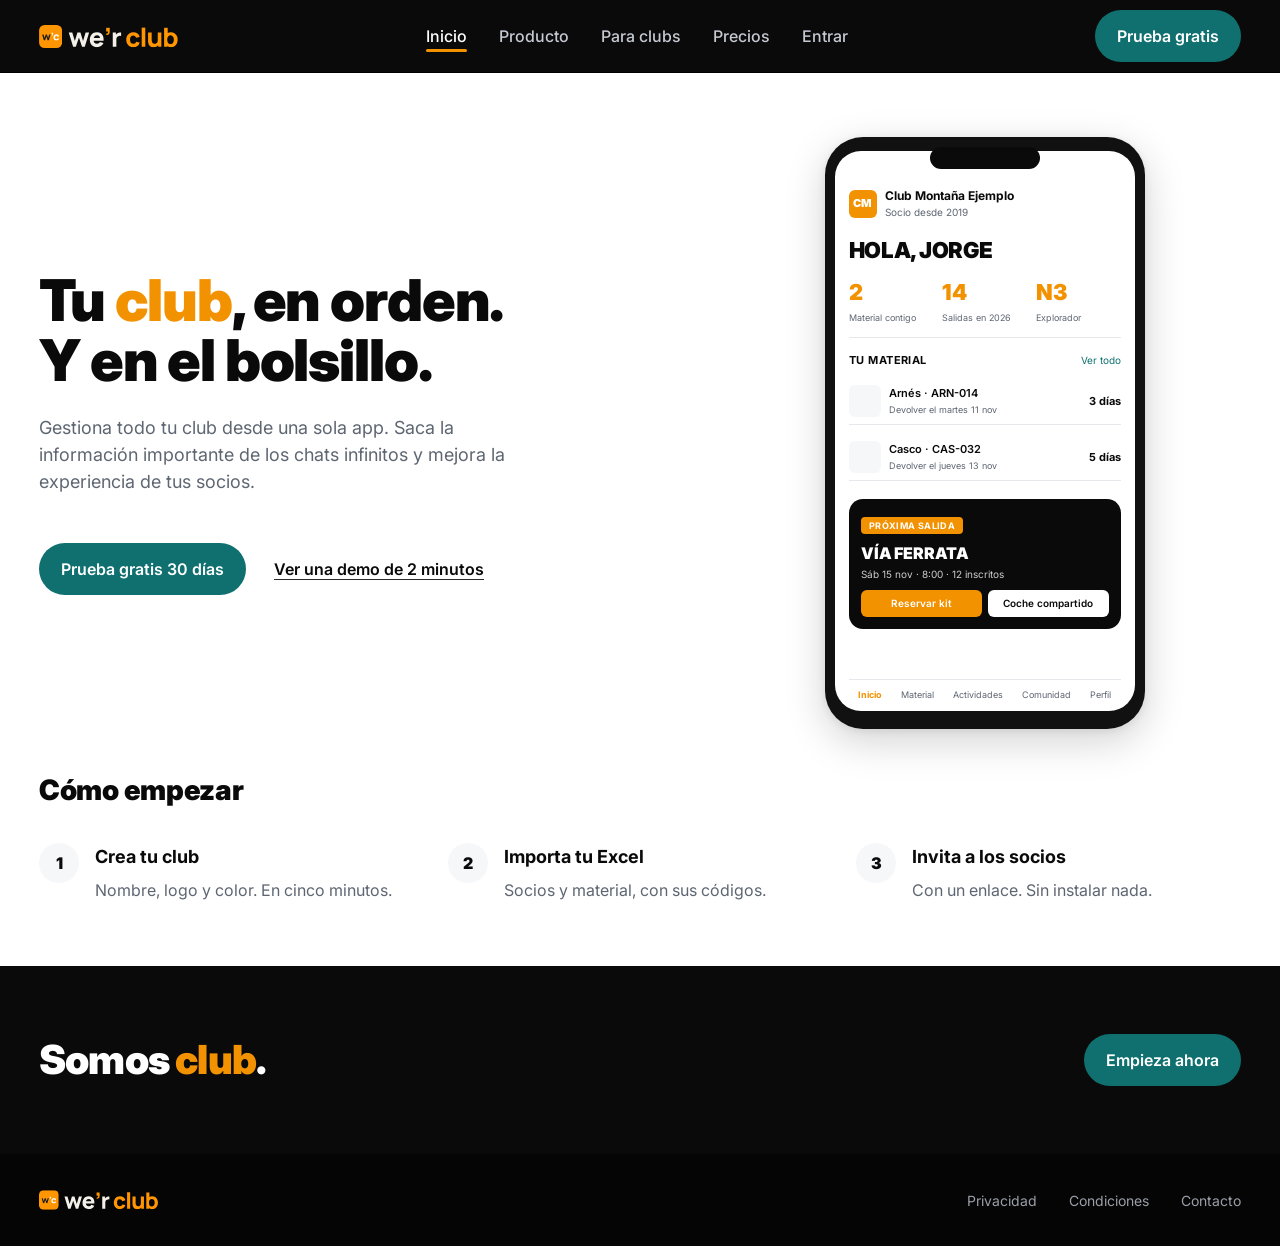
==== index.html @ 2444fe01 "Primera versión del sitio comercial werclub.com Home, Producto (6 secciones: Socios, Material, Activ" ====
<!DOCTYPE html>
<html lang="es">
<head>
  <meta charset="UTF-8">
  <meta name="viewport" content="width=device-width, initial-scale=1">
  <title>we'r club — Tu club, en orden. Y en el bolsillo.</title>
  <meta name="description" content="Material, socios, cuotas y avisos en una sola app. Sin grupos de chat infinitos ni hojas de cálculo perdidas.">
  <link rel="icon" type="image/svg+xml" href="/assets/favicon/favicon.svg">
  <link rel="icon" type="image/png" sizes="32x32" href="/assets/favicon/favicon-32.png">
  <link rel="icon" type="image/png" sizes="16x16" href="/assets/favicon/favicon-16.png">
  <link rel="shortcut icon" href="/assets/favicon/favicon.ico">
  <link rel="apple-touch-icon" href="/assets/favicon/apple-touch-icon.png">
  <link rel="manifest" href="/assets/favicon/site.webmanifest">
  <meta name="theme-color" content="#FF9500">
  <meta property="og:type" content="website">
  <meta property="og:site_name" content="we'r club">
  <meta property="og:image" content="https://werclub.com/assets/og-image.jpg">
  <meta property="og:image:width" content="1600">
  <meta property="og:image:height" content="1000">
  <meta name="twitter:card" content="summary_large_image">
  <link rel="preconnect" href="https://fonts.googleapis.com">
  <link rel="preconnect" href="https://fonts.gstatic.com" crossorigin>
  <link rel="stylesheet" href="https://fonts.googleapis.com/css2?family=Inter:wght@400;500;600;700;900&display=swap">
  <link rel="stylesheet" href="css/main.css">
</head>
<body>

<header class="site-header">
  <div class="container nav">
    <a href="/" class="nav__logo">
      <span class="nav__logo-badge">wc</span>
      <span class="nav__logo-text"><b>we'r</b> <span>club</span></span>
    </a>
    <nav>
      <ul class="nav__links">
        <li><a href="/" aria-current="page">Inicio</a></li>
        <li><a href="/producto/">Producto</a></li>
        <li><a href="/para-clubs/">Para clubs</a></li>
        <li><a href="/precios/">Precios</a></li>
        <li><a href="/entrar/">Entrar</a></li>
      </ul>
    </nav>
    <div class="nav__cta">
      <a href="/alta" class="btn btn--primary">Prueba gratis</a>
      <button class="nav__toggle" aria-label="Abrir menú">
        <svg viewBox="0 0 24 24" fill="none" stroke="currentColor" stroke-width="2.4" stroke-linecap="round"><path d="M4 7h16M4 12h16M4 17h16"/></svg>
      </button>
    </div>
  </div>
</header>

<main>

<section class="hero">
  <div class="container hero__grid">
    <div>
      <h1 class="hero__title">Tu <em>club</em>, en orden.<br>Y en el bolsillo.</h1>
      <p class="hero__lead">Gestiona todo tu club desde una sola app. Saca la información importante de los chats infinitos y mejora la experiencia de tus socios.</p>
      <div class="hero__ctas">
        <a href="/alta" class="btn btn--primary">Prueba gratis 30 días</a>
        <a href="/demo" class="btn btn--link">Ver una demo de 2 minutos</a>
      </div>
    </div>

    <div class="phone" aria-hidden="true">
      <div class="phone__screen">
        <div class="phone__club">
          <span class="phone__club-badge">CM</span>
          <div>
            <div class="phone__club-name">Club Montaña Ejemplo</div>
            <div class="phone__club-meta">Socio desde 2019</div>
          </div>
        </div>
        <h3 class="phone__hello">HOLA, JORGE</h3>
        <div class="phone__stats">
          <div class="phone__stat"><b>2</b><span>Material contigo</span></div>
          <div class="phone__stat"><b>14</b><span>Salidas en 2026</span></div>
          <div class="phone__stat"><b>N3</b><span>Explorador</span></div>
        </div>
        <div class="phone__section-head"><b>TU MATERIAL</b><a href="#">Ver todo</a></div>
        <div class="phone__item">
          <span class="phone__item-thumb"></span>
          <div class="phone__item-body"><b>Arnés · ARN-014</b><span>Devolver el martes 11 nov</span></div>
          <span class="phone__item-days">3 días</span>
        </div>
        <div class="phone__item">
          <span class="phone__item-thumb"></span>
          <div class="phone__item-body"><b>Casco · CAS-032</b><span>Devolver el jueves 13 nov</span></div>
          <span class="phone__item-days">5 días</span>
        </div>
        <div class="phone__event">
          <span class="phone__event-tag">PRÓXIMA SALIDA</span>
          <div class="phone__event-title">VÍA FERRATA</div>
          <div class="phone__event-meta">Sáb 15 nov · 8:00 · 12 inscritos</div>
          <div class="phone__event-ctas">
            <button>Reservar kit</button>
            <button>Coche compartido</button>
          </div>
        </div>
        <div class="phone__tabs">
          <span class="active">Inicio</span>
          <span>Material</span>
          <span>Actividades</span>
          <span>Comunidad</span>
          <span>Perfil</span>
        </div>
      </div>
    </div>
  </div>
</section>

<section class="steps">
  <div class="container">
    <h2 class="steps__title">Cómo empezar</h2>
    <div class="steps__grid">
      <div class="step">
        <span class="step__num">1</span>
        <div>
          <h3 class="step__title">Crea tu club</h3>
          <p class="step__body">Nombre, logo y color. En cinco minutos.</p>
        </div>
      </div>
      <div class="step">
        <span class="step__num">2</span>
        <div>
          <h3 class="step__title">Importa tu Excel</h3>
          <p class="step__body">Socios y material, con sus códigos.</p>
        </div>
      </div>
      <div class="step">
        <span class="step__num">3</span>
        <div>
          <h3 class="step__title">Invita a los socios</h3>
          <p class="step__body">Con un enlace. Sin instalar nada.</p>
        </div>
      </div>
    </div>
  </div>
</section>

</main>

<section class="footer-cta">
  <div class="container footer-cta__row">
    <h2 class="footer-cta__title">Somos <em>club</em>.</h2>
    <a href="/alta" class="btn btn--primary">Empieza ahora</a>
  </div>
</section>

<footer class="site-footer">
  <div class="container site-footer__row">
    <a href="/" class="nav__logo site-footer__logo">
      <span class="nav__logo-badge">wc</span>
      <span><b>we'r</b> club</span>
    </a>
    <ul class="site-footer__links">
      <li><a href="/legal/privacidad/">Privacidad</a></li>
      <li><a href="/legal/condiciones/">Condiciones</a></li>
      <li><a href="/legal/contacto/">Contacto</a></li>
    </ul>
  </div>
</footer>

<script src="js/nav.js" defer></script>
</body>
</html>
---- css/main.css ----
@import url("tokens.css");

*, *::before, *::after { box-sizing: border-box; }
html { scroll-behavior: smooth; }
body {
  margin: 0;
  font-family: var(--ff-body);
  font-size: var(--fs-body);
  line-height: 1.5;
  color: var(--c-ink);
  background: var(--c-surface);
  -webkit-font-smoothing: antialiased;
  text-rendering: optimizeLegibility;
}
img, svg { display: block; max-width: 100%; }
a { color: var(--c-ink); text-decoration: none; }
a:hover { text-decoration: underline; text-underline-offset: 3px; }
button { font: inherit; cursor: pointer; border: none; background: none; color: inherit; }

.container {
  width: 100%;
  max-width: var(--container);
  margin: 0 auto;
  padding: 0 var(--s-5);
}

/* ---------- Header ---------- */
.site-header {
  position: sticky;
  top: 0;
  z-index: 50;
  background: var(--c-ink);
  color: #fff;
  border-bottom: 1px solid #000;
}
.nav {
  height: var(--nav-h);
  display: flex;
  align-items: center;
  justify-content: space-between;
  gap: var(--s-5);
}
.nav__logo {
  display: inline-block;
  width: 140px;
  height: 32px;
  background: url("/assets/logo/werclub-logo-horizontal-negativo.svg") no-repeat center left / contain;
  text-indent: -9999px;
  overflow: hidden;
  white-space: nowrap;
  color: var(--c-ink);
}
.nav__logo:hover { text-decoration: none; }
.nav__logo span, .nav__logo b { display: none; }

.site-footer__logo {
  background-image: url("/assets/logo/werclub-logo-horizontal-negativo.svg");
}

.nav__links {
  display: flex;
  align-items: center;
  gap: var(--s-6);
  list-style: none;
  margin: 0;
  padding: 0;
}
.nav__links a {
  color: #C5C9D2;
  font-weight: var(--fw-medium);
  position: relative;
  padding: 10px 0;
  transition: color 150ms ease;
}
.nav__links a:hover {
  color: #fff;
  text-decoration: none;
}
.nav__links a[aria-current="page"] {
  color: #fff;
}
.nav__links a[aria-current="page"]::after {
  content: "";
  position: absolute;
  left: 0;
  right: 0;
  bottom: 4px;
  height: 3px;
  background: var(--c-orange);
  border-radius: 2px;
}

.nav__cta { display: flex; align-items: center; gap: var(--s-4); }

.nav__toggle {
  display: none;
  width: 40px;
  height: 40px;
  align-items: center;
  justify-content: center;
  color: #fff;
}
.nav__toggle svg { width: 22px; height: 22px; }

/* ---------- Buttons ---------- */
.btn {
  display: inline-flex;
  align-items: center;
  justify-content: center;
  gap: var(--s-2);
  padding: 14px 22px;
  border-radius: var(--r-pill);
  font-weight: var(--fw-semi);
  font-size: 1rem;
  transition: background 150ms ease;
  white-space: nowrap;
}
.btn:hover { text-decoration: none; }
.btn--primary {
  background: var(--c-action);
  color: #fff;
}
.btn--primary:hover { background: var(--c-action-hover); }
.btn--link {
  color: var(--c-ink);
  font-weight: var(--fw-semi);
  text-decoration: underline;
  text-decoration-color: var(--c-ink-soft);
  text-underline-offset: 4px;
  padding: 14px 4px;
}
.btn--link:hover { text-decoration-color: var(--c-ink); }

/* ---------- Hero ---------- */
.hero {
  padding: var(--s-8) 0 var(--s-5);
}
.hero__grid {
  display: grid;
  grid-template-columns: 1.1fr 0.9fr;
  gap: var(--s-8);
  align-items: center;
}
.chip {
  display: inline-flex;
  align-items: center;
  padding: 6px 14px;
  border-radius: var(--r-pill);
  background: var(--c-chip-bg);
  color: var(--c-chip-ink);
  font-size: var(--fs-small);
  font-weight: var(--fw-semi);
  margin-bottom: var(--s-5);
}
.hero__title {
  font-family: var(--ff-display);
  font-size: var(--fs-display);
  font-weight: var(--fw-black);
  line-height: 1.04;
  letter-spacing: -0.02em;
  margin: 0 0 var(--s-5);
  color: var(--c-ink);
}
.hero__title em {
  color: var(--c-orange);
  font-style: normal;
}
.hero__lead {
  font-size: 1.125rem;
  color: var(--c-mute);
  max-width: 44ch;
  margin: 0 0 var(--s-7);
}
.hero__ctas {
  display: flex;
  align-items: center;
  gap: var(--s-5);
  flex-wrap: wrap;
}

/* ---------- Phone mockup ---------- */
.phone {
  justify-self: center;
  width: 320px;
  background: #111;
  border-radius: 38px;
  padding: 14px 10px 18px;
  box-shadow: var(--shadow-mockup);
  position: relative;
}
.phone::before {
  content: "";
  position: absolute;
  top: 10px;
  left: 50%;
  transform: translateX(-50%);
  width: 110px;
  height: 22px;
  background: #0a0a0a;
  border-radius: 14px;
  z-index: 2;
}
.phone__screen {
  background: #fff;
  border-radius: 26px;
  overflow: hidden;
  padding: 36px 14px 10px;
  display: flex;
  flex-direction: column;
  gap: 10px;
  min-height: 560px;
}
.phone__club {
  display: flex;
  align-items: center;
  gap: 8px;
  font-size: 11px;
}
.phone__club-badge {
  width: 28px;
  height: 28px;
  border-radius: 6px;
  background: var(--c-orange);
  color: #fff;
  font-weight: var(--fw-black);
  font-size: 11px;
  display: inline-flex;
  align-items: center;
  justify-content: center;
}
.phone__club-name { font-weight: var(--fw-bold); font-size: 12px; }
.phone__club-meta { color: var(--c-mute); font-size: 10px; }

.phone__hello {
  font-weight: var(--fw-black);
  font-size: 22px;
  letter-spacing: -0.02em;
  margin: 4px 0 0;
}
.phone__stats {
  display: grid;
  grid-template-columns: repeat(3, 1fr);
  gap: 8px;
  padding: 4px 0 10px;
  border-bottom: 1px solid var(--c-line);
}
.phone__stat b {
  display: block;
  font-size: 22px;
  font-weight: var(--fw-black);
  color: var(--c-orange);
  line-height: 1;
}
.phone__stat span { font-size: 9px; color: var(--c-mute); }

.phone__section-head {
  display: flex;
  align-items: center;
  justify-content: space-between;
  font-size: 10px;
  margin-top: 4px;
}
.phone__section-head b { font-size: 11px; letter-spacing: 0.04em; }
.phone__section-head a { color: var(--c-action); font-size: 10px; }

.phone__item {
  display: flex;
  align-items: center;
  gap: 8px;
  padding: 6px 0;
  border-bottom: 1px solid var(--c-line);
}
.phone__item-thumb {
  width: 32px;
  height: 32px;
  border-radius: 6px;
  background: var(--c-surface-2);
}
.phone__item-body { flex: 1; font-size: 11px; }
.phone__item-body b { display: block; font-weight: var(--fw-semi); }
.phone__item-body span { color: var(--c-mute); font-size: 9px; }
.phone__item-days { font-weight: var(--fw-bold); font-size: 11px; }

.phone__event {
  background: #0a0a0a;
  color: #fff;
  border-radius: 14px;
  padding: 12px;
  margin-top: 8px;
}
.phone__event-tag {
  display: inline-block;
  background: var(--c-orange);
  color: #fff;
  font-size: 9px;
  font-weight: var(--fw-bold);
  padding: 2px 8px;
  border-radius: 4px;
  letter-spacing: 0.04em;
}
.phone__event-title {
  font-weight: var(--fw-black);
  font-size: 16px;
  margin: 6px 0 2px;
  letter-spacing: -0.01em;
}
.phone__event-meta { font-size: 10px; opacity: 0.8; }
.phone__event-ctas { display: flex; gap: 6px; margin-top: 8px; }
.phone__event-ctas button {
  flex: 1;
  padding: 6px;
  border-radius: 6px;
  font-size: 10px;
  font-weight: var(--fw-semi);
  background: var(--c-orange);
  color: #fff;
}
.phone__event-ctas button + button { background: #fff; color: #0a0a0a; }

.phone__tabs {
  display: flex;
  justify-content: space-around;
  padding-top: 8px;
  margin-top: auto;
  border-top: 1px solid var(--c-line);
  font-size: 9px;
  color: var(--c-mute);
}
.phone__tabs span.active { color: var(--c-orange); font-weight: var(--fw-bold); }

/* ---------- Stats band ---------- */
.stats-band {
  background: var(--c-teal);
  color: #fff;
  padding: var(--s-7) 0;
}
.stats-band__grid {
  display: grid;
  grid-template-columns: repeat(3, 1fr);
  gap: var(--s-6);
}
.stats-band__n {
  font-size: clamp(2.25rem, 4.5vw, 3.75rem);
  font-weight: var(--fw-black);
  line-height: 1;
  letter-spacing: -0.02em;
}
.stats-band__label {
  margin-top: var(--s-3);
  font-size: 1rem;
  opacity: 0.9;
  max-width: 28ch;
}

/* ---------- Feature cards ---------- */
.features {
  padding: var(--s-9) 0 var(--s-7);
}
.features__grid {
  display: grid;
  grid-template-columns: repeat(3, 1fr);
  gap: var(--s-5);
}
.feature {
  background: var(--c-surface-2);
  border-radius: var(--r-xl);
  padding: var(--s-6);
}
.feature__icon {
  width: 56px;
  height: 56px;
  border-radius: 14px;
  display: inline-flex;
  align-items: center;
  justify-content: center;
  margin-bottom: var(--s-5);
  color: #fff;
}
.feature__icon svg { width: 28px; height: 28px; }
.feature--material .feature__icon { background: var(--c-orange); }
.feature--cuotas .feature__icon { background: var(--c-teal); }
.feature--comunidad .feature__icon { background: var(--c-ink); }
.feature__title {
  font-size: 1.5rem;
  font-weight: var(--fw-bold);
  margin: 0 0 var(--s-3);
  letter-spacing: -0.01em;
}
.feature__body {
  color: var(--c-mute);
  margin: 0 0 var(--s-4);
}
.feature__link {
  color: var(--c-ink);
  font-weight: var(--fw-semi);
  text-decoration: underline;
  text-decoration-color: var(--c-mute);
  text-underline-offset: 3px;
}
.feature__link:hover { text-decoration-color: var(--c-ink); }

/* ---------- Steps ---------- */
.steps {
  padding: var(--s-4) 0 var(--s-8);
}
.steps__title {
  font-size: var(--fs-h2);
  font-weight: var(--fw-black);
  letter-spacing: -0.01em;
  margin: 0 0 var(--s-6);
}
.steps__grid {
  display: grid;
  grid-template-columns: repeat(3, 1fr);
  gap: var(--s-5);
}
.step { display: flex; gap: var(--s-4); }
.step__num {
  flex-shrink: 0;
  width: 40px;
  height: 40px;
  border-radius: var(--r-pill);
  background: var(--c-surface-2);
  color: var(--c-ink);
  font-weight: var(--fw-black);
  display: inline-flex;
  align-items: center;
  justify-content: center;
}
.step__title {
  font-weight: var(--fw-bold);
  font-size: 1.125rem;
  margin: 0 0 var(--s-2);
}
.step__body { color: var(--c-mute); margin: 0; }

/* ---------- Footer CTA ---------- */
.footer-cta {
  background: var(--c-ink);
  color: #fff;
  padding: var(--s-8) 0;
}
.footer-cta__row {
  display: flex;
  align-items: center;
  justify-content: space-between;
  gap: var(--s-5);
}
.footer-cta__title {
  font-size: clamp(1.75rem, 3.5vw, 2.5rem);
  font-weight: var(--fw-black);
  letter-spacing: -0.02em;
  margin: 0;
}
.footer-cta__title em { color: var(--c-orange); font-style: normal; }

/* ---------- Footer legal ---------- */
.site-footer {
  background: #050505;
  color: #9A9FA7;
  padding: var(--s-6) 0;
  font-size: var(--fs-small);
}
.site-footer__row {
  display: flex;
  align-items: center;
  justify-content: space-between;
  gap: var(--s-5);
  flex-wrap: wrap;
}
.site-footer__links {
  display: flex;
  gap: var(--s-6);
  list-style: none;
  margin: 0;
  padding: 0;
}
.site-footer__links a { color: #9A9FA7; }
.site-footer__logo { color: #fff; width: 120px; height: 28px; }

/* ---------- Product page ---------- */
.product-hero {
  padding: var(--s-8) 0 var(--s-6);
  text-align: center;
}
.product-hero .chip { margin-bottom: var(--s-4); }
.product-hero__title {
  font-family: var(--ff-display);
  font-size: var(--fs-display);
  font-weight: var(--fw-black);
  line-height: 1.04;
  letter-spacing: -0.02em;
  margin: 0 0 var(--s-5);
}
.product-hero__title em { color: var(--c-orange); font-style: normal; }
.product-hero__lead {
  font-size: 1.125rem;
  color: var(--c-mute);
  max-width: 60ch;
  margin: 0 auto;
}

/* Product subnav */
.product-subnav {
  position: sticky;
  top: var(--nav-h);
  z-index: 40;
  background: var(--c-surface);
  border-bottom: 1px solid var(--c-line);
}
.product-subnav__inner {
  display: flex;
  justify-content: center;
  padding: var(--s-4) 0;
}
.product-subnav__list {
  display: flex;
  justify-content: center;
  gap: var(--s-7);
  list-style: none;
  margin: 0;
  padding: 0;
  flex-wrap: wrap;
}
.product-subnav__list a {
  color: var(--c-mute);
  font-weight: var(--fw-medium);
  font-size: var(--fs-small);
  letter-spacing: 0.02em;
  padding: 4px 2px;
  border-bottom: 2px solid transparent;
  transition: color 150ms, border-color 150ms;
}
.product-subnav__list a:hover {
  color: var(--c-ink);
  text-decoration: none;
}

/* Feature long-form sections */
.feat {
  padding: var(--s-9) 0;
  scroll-margin-top: calc(var(--nav-h) + 60px);
}
.feat--alt { background: var(--c-surface-2); }
.feat__grid {
  display: grid;
  grid-template-columns: 1fr 1fr;
  gap: var(--s-8);
  align-items: center;
}
.feat__visual { justify-self: center; display: flex; }
.feat--reverse .feat__text { order: 2; }

.feat__eyebrow {
  display: inline-block;
  font-size: var(--fs-small);
  font-weight: var(--fw-bold);
  letter-spacing: 0.08em;
  text-transform: uppercase;
  margin-bottom: var(--s-4);
}
.feat--orange .feat__eyebrow { color: var(--c-orange); }
.feat--teal   .feat__eyebrow { color: var(--c-teal); }
.feat--ink    .feat__eyebrow { color: var(--c-ink); }
.feat--cobalt .feat__eyebrow { color: var(--c-action); }

.feat__title {
  font-size: var(--fs-h1);
  font-weight: var(--fw-black);
  letter-spacing: -0.02em;
  margin: 0 0 var(--s-4);
}
.feat__lead {
  font-size: 1.125rem;
  color: var(--c-mute);
  margin: 0 0 var(--s-5);
}
.feat__list {
  list-style: none;
  margin: 0;
  padding: 0;
  display: flex;
  flex-direction: column;
  gap: var(--s-3);
}
.feat__list li {
  display: flex;
  gap: var(--s-3);
  align-items: start;
  font-size: 1rem;
  line-height: 1.5;
}
.feat__list li::before {
  content: "";
  flex-shrink: 0;
  width: 20px;
  height: 20px;
  margin-top: 3px;
  border-radius: 50%;
  background-color: var(--c-ink);
  background-image: url("data:image/svg+xml;utf8,<svg xmlns='http://www.w3.org/2000/svg' viewBox='0 0 24 24' fill='none' stroke='white' stroke-width='3' stroke-linecap='round' stroke-linejoin='round'><path d='M5 12l5 5L20 7'/></svg>");
  background-size: 12px;
  background-repeat: no-repeat;
  background-position: center;
}
.feat--orange .feat__list li::before { background-color: var(--c-orange); }
.feat--teal   .feat__list li::before { background-color: var(--c-teal); }
.feat--ink    .feat__list li::before { background-color: var(--c-ink); }
.feat--cobalt .feat__list li::before { background-color: var(--c-action); }

/* Visual: app shot (replica of real app screens) */
.appshot {
  width: 360px;
  height: 600px;
  background: #F2F3F5;
  border-radius: 28px;
  box-shadow: var(--shadow-mockup);
  overflow: hidden;
  display: flex;
  flex-direction: column;
  font-family: Inter, system-ui, sans-serif;
  color: #16181D;
}
.appshot__hdr {
  background: #16181D;
  color: #fff;
  padding: 18px 18px 30px;
  clip-path: polygon(0 0, 100% 0, 100% 84%, 0 100%);
  display: flex;
  flex-direction: column;
  gap: 14px;
}
.appshot__hdr-top {
  display: flex;
  align-items: center;
  justify-content: space-between;
}
.appshot__brand { display: flex; align-items: center; gap: 8px; }
.appshot__logo {
  width: 36px; height: 36px; border-radius: 10px;
  background: #FF9500; color: #16181D;
  display: inline-flex; align-items: center; justify-content: center;
  font-family: 'Barlow Condensed', sans-serif;
  font-weight: 800; font-size: 16px;
}
.appshot__name {
  font-family: 'Barlow Condensed', sans-serif;
  font-weight: 700; font-size: 14px;
  text-transform: uppercase; letter-spacing: 0.5px;
}
.appshot__bell {
  width: 32px; height: 32px; border-radius: 50%;
  background: #2A2E36;
  display: inline-flex; align-items: center; justify-content: center;
}
.appshot__h1 {
  margin: 0;
  font-family: 'Barlow Condensed', sans-serif;
  font-weight: 800; font-size: 32px; line-height: 0.95;
  text-transform: uppercase; letter-spacing: 0.5px;
}
.appshot__stats {
  display: grid; grid-template-columns: repeat(4, 1fr); gap: 6px;
}
.appshot__stat {
  display: flex; flex-direction: column; gap: 1px;
}
.appshot__stat b {
  font-family: 'Barlow Condensed', sans-serif;
  font-weight: 800; font-size: 24px; line-height: 1;
}
.appshot__stat b.accent { color: #FF9500; }
.appshot__stat span { font-size: 9px; color: #C5C9D2; }

.appshot__main {
  padding: 0 14px 14px;
  margin-top: -20px;
  display: flex;
  flex-direction: column;
  gap: 10px;
  flex: 1;
  overflow: hidden;
  position: relative;
  z-index: 1;
}
.appshot__card {
  background: #fff;
  border-radius: 18px;
  padding: 14px;
  box-shadow: 0 2px 10px rgba(22, 24, 29, 0.06);
  display: flex; flex-direction: column; gap: 10px;
}
.appshot__card-head {
  display: flex; align-items: center; justify-content: space-between;
}
.appshot__card-head h3 {
  margin: 0;
  font-family: 'Barlow Condensed', sans-serif;
  font-weight: 700; font-size: 15px;
  text-transform: uppercase; letter-spacing: 0.5px;
}
.appshot__card-head a {
  font-size: 11px; color: #16181D; font-weight: 600;
}

/* Material list items */
.appshot__piece {
  display: flex; gap: 10px; align-items: center;
}
.appshot__piece-icon {
  width: 42px; height: 42px; border-radius: 10px;
  background: #F2F3F5; flex-shrink: 0;
  display: inline-flex; align-items: center; justify-content: center;
  color: #5B6170;
}
.appshot__piece-icon svg { width: 20px; height: 20px; }
.appshot__piece-body { flex: 1; min-width: 0; }
.appshot__piece-row {
  display: flex; justify-content: space-between; align-items: baseline; gap: 6px;
}
.appshot__piece-name { font-weight: 600; font-size: 13px; }
.appshot__piece-days {
  font-family: 'Barlow Condensed', sans-serif;
  font-weight: 700; font-size: 14px;
}
.appshot__piece-bar { height: 5px; border-radius: 3px; background: #E4E6EA; overflow: hidden; margin-top: 4px; }
.appshot__piece-bar > span { display: block; height: 100%; background: #FF9500; }
.appshot__piece-due { font-size: 10px; color: #5B6170; margin-top: 3px; }

/* Cuotas — big state */
.appshot__cuota {
  text-align: center;
  padding: 8px 0 4px;
}
.appshot__cuota-state {
  display: inline-block;
  padding: 4px 12px;
  border-radius: 999px;
  background: #FFECCC;
  color: #8A4A00;
  font-family: 'Barlow Condensed', sans-serif;
  font-weight: 800;
  font-size: 12px;
  letter-spacing: 1px;
  margin-bottom: 8px;
}
.appshot__cuota-amount {
  font-family: 'Barlow Condensed', sans-serif;
  font-weight: 800;
  font-size: 44px;
  line-height: 1;
}
.appshot__cuota-due {
  font-size: 11px;
  color: #5B6170;
  margin-top: 6px;
}
.appshot__btn {
  background: #FF9500;
  color: #16181D;
  border-radius: 10px;
  padding: 11px;
  text-align: center;
  font-weight: 700;
  font-size: 13px;
  text-transform: none;
}
.appshot__history-row {
  display: flex; justify-content: space-between; align-items: center;
  font-size: 12px; padding: 4px 0;
}
.appshot__history-row b { font-family: 'Barlow Condensed', sans-serif; font-weight: 700; font-size: 14px; letter-spacing: 0.3px; }
.appshot__history-row .ok { color: #1F8A4C; font-weight: 700; font-size: 11px; }

/* Comunidad — mensajes */
.appshot__msg {
  display: flex; gap: 10px; padding: 4px 0;
}
.appshot__msg-avatar {
  width: 36px; height: 36px; border-radius: 50%;
  background: #FF9500; color: #16181D;
  display: inline-flex; align-items: center; justify-content: center;
  font-family: 'Barlow Condensed', sans-serif;
  font-weight: 800; font-size: 13px;
  flex-shrink: 0;
}
.appshot__msg-avatar--ink { background: #16181D; color: #fff; }
.appshot__msg-body { flex: 1; min-width: 0; }
.appshot__msg-head { display: flex; justify-content: space-between; align-items: baseline; }
.appshot__msg-from { font-weight: 700; font-size: 12px; }
.appshot__msg-date { font-size: 10px; color: #5B6170; }
.appshot__msg-text { font-size: 12px; color: #2A2E36; line-height: 1.35; margin-top: 2px; }
.appshot__chip {
  display: inline-block;
  background: #FF9500; color: #16181D;
  font-family: 'Barlow Condensed', sans-serif;
  font-weight: 800; font-size: 10px;
  padding: 1px 6px; border-radius: 4px;
  letter-spacing: 0.5px;
  margin-right: 6px;
  vertical-align: middle;
}

/* Actividades — detalle */
.appshot__act-meta {
  display: flex; gap: 6px; flex-wrap: wrap; margin-top: -4px;
}
.appshot__act-chip {
  display: inline-block;
  background: #F2F3F5;
  padding: 3px 8px;
  border-radius: 999px;
  font-size: 10px;
  font-weight: 600;
  color: #2A2E36;
}
.appshot__act-chip--ok { background: #D5F0E0; color: #0F6B3F; }
.appshot__act-row {
  display: flex; justify-content: space-between; align-items: start; gap: 8px;
  padding: 6px 0; border-top: 1px solid #ECEEF1; font-size: 12px;
}
.appshot__act-row:first-child { border-top: 0; padding-top: 0; }
.appshot__act-row span { color: #5B6170; flex-shrink: 0; }
.appshot__act-row b { font-weight: 600; text-align: right; }
.appshot__cars { display: flex; gap: 6px; }
.appshot__car { flex: 1; background: #F2F3F5; padding: 8px; border-radius: 8px; font-size: 10px; }
.appshot__car b { display: block; font-family: 'Barlow Condensed', sans-serif; font-weight: 700; font-size: 12px; letter-spacing: 0.3px; text-transform: uppercase; }
.appshot__car span { color: #5B6170; font-size: 10px; }

/* Visual: generic card (keep for other sections) */
.vcard {
  width: 340px;
  background: #fff;
  border-radius: var(--r-xl);
  box-shadow: var(--shadow-mockup);
  padding: var(--s-6);
  color: var(--c-ink);
}
.vcard__head {
  display: flex;
  align-items: center;
  gap: var(--s-3);
  padding-bottom: var(--s-4);
  border-bottom: 1px solid var(--c-line);
  margin-bottom: var(--s-4);
}
.vcard__badge {
  width: 44px;
  height: 44px;
  border-radius: 10px;
  display: inline-flex;
  align-items: center;
  justify-content: center;
  color: #fff;
}
.vcard__badge svg { width: 22px; height: 22px; }
.vcard__title { font-weight: var(--fw-bold); font-size: 1rem; margin: 0; line-height: 1.1; }
.vcard__sub { color: var(--c-mute); font-size: var(--fs-small); }

/* Material: QR card */
.qr-card { width: 340px; background: #fff; border-radius: var(--r-xl); box-shadow: var(--shadow-mockup); overflow: hidden; }
.qr-card__top { background: var(--c-orange); color: #fff; padding: var(--s-5); display: flex; align-items: center; gap: var(--s-4); }
.qr-card__qr {
  width: 72px; height: 72px; background: #fff; border-radius: 8px;
  background-image:
    linear-gradient(90deg, #000 20%, transparent 20%, transparent 24%, #000 24%, #000 40%, transparent 40%, transparent 48%, #000 48%, #000 60%, transparent 60%, transparent 68%, #000 68%, #000 76%, transparent 76%),
    linear-gradient(0deg, #000 20%, transparent 20%, transparent 32%, #000 32%, #000 44%, transparent 44%, transparent 60%, #000 60%, #000 72%, transparent 72%);
  background-size: 100% 100%;
  background-position: center;
  background-repeat: no-repeat;
  position: relative;
}
.qr-card__qr::before, .qr-card__qr::after {
  content: ""; position: absolute; width: 18px; height: 18px; border: 4px solid #000;
  background: #fff;
}
.qr-card__qr::before { top: 4px; left: 4px; }
.qr-card__qr::after { top: 4px; right: 4px; }
.qr-card__code { font-weight: var(--fw-black); font-size: 1.125rem; letter-spacing: 0.04em; }
.qr-card__kind { font-size: var(--fs-small); opacity: 0.9; }
.qr-card__body { padding: var(--s-5); }
.qr-card__row { display: flex; justify-content: space-between; padding: var(--s-2) 0; font-size: var(--fs-small); border-bottom: 1px dashed var(--c-line); }
.qr-card__row:last-of-type { border-bottom: 0; }
.qr-card__row b { color: var(--c-ink); }
.qr-card__row span { color: var(--c-mute); }
.qr-card__status {
  margin-top: var(--s-3);
  display: inline-block;
  padding: 4px 10px;
  border-radius: var(--r-pill);
  background: var(--c-chip-bg);
  color: var(--c-chip-ink);
  font-size: var(--fs-tiny);
  font-weight: var(--fw-bold);
}

/* Cuotas: tesorería card */
.tesor { width: 360px; background: #fff; border-radius: var(--r-xl); box-shadow: var(--shadow-mockup); padding: var(--s-5); }
.tesor__title { font-weight: var(--fw-bold); font-size: 1rem; margin: 0 0 var(--s-4); display: flex; justify-content: space-between; align-items: center; }
.tesor__title span { font-size: var(--fs-tiny); color: var(--c-mute); font-weight: var(--fw-medium); letter-spacing: 0.04em; }
.tesor__row { display: flex; align-items: center; gap: var(--s-3); padding: var(--s-3) 0; border-bottom: 1px solid var(--c-line); font-size: var(--fs-small); }
.tesor__row:last-child { border-bottom: 0; }
.tesor__avatar { width: 32px; height: 32px; border-radius: 50%; background: var(--c-surface-2); color: var(--c-ink); font-weight: var(--fw-bold); display: inline-flex; align-items: center; justify-content: center; font-size: 0.75rem; flex-shrink: 0; }
.tesor__name { flex: 1; font-weight: var(--fw-semi); }
.tesor__amount { font-weight: var(--fw-bold); }
.tesor__state { font-size: var(--fs-tiny); padding: 2px 8px; border-radius: var(--r-pill); font-weight: var(--fw-bold); }
.tesor__state--ok { background: #D5F0E0; color: #0F6B3F; }
.tesor__state--pend { background: #FDE6C7; color: #8A4A00; }
.tesor__foot { margin-top: var(--s-4); padding-top: var(--s-4); border-top: 1px solid var(--c-line); display: flex; justify-content: space-between; font-size: var(--fs-small); }
.tesor__foot b { color: var(--c-teal); font-size: 1.125rem; font-weight: var(--fw-black); }

/* Comunidad: aviso + chat */
.com-stack { display: flex; flex-direction: column; gap: var(--s-4); width: 340px; }
.com-notice { background: var(--c-ink); color: #fff; border-radius: var(--r-xl); padding: var(--s-5); box-shadow: var(--shadow-mockup); }
.com-notice__tag { display: inline-block; background: var(--c-orange); color: #fff; font-size: var(--fs-tiny); font-weight: var(--fw-bold); padding: 3px 10px; border-radius: 4px; letter-spacing: 0.04em; margin-bottom: var(--s-3); }
.com-notice__title { font-weight: var(--fw-black); font-size: 1.125rem; margin: 0 0 var(--s-2); letter-spacing: -0.01em; }
.com-notice__body { font-size: var(--fs-small); opacity: 0.85; margin: 0; }
.com-notice__foot { margin-top: var(--s-3); font-size: var(--fs-tiny); opacity: 0.6; }
.com-chat { background: #fff; border-radius: var(--r-xl); padding: var(--s-5); box-shadow: var(--shadow-mockup); }
.com-chat__head { display: flex; align-items: center; gap: var(--s-2); font-size: var(--fs-small); color: var(--c-mute); margin-bottom: var(--s-3); }
.com-chat__head b { color: var(--c-ink); font-weight: var(--fw-bold); }
.com-chat__msg { background: var(--c-surface-2); border-radius: 14px 14px 14px 4px; padding: 10px 12px; font-size: var(--fs-small); margin-bottom: var(--s-2); max-width: 85%; }
.com-chat__msg--me { background: var(--c-chip-bg); color: var(--c-chip-ink); border-radius: 14px 14px 4px 14px; margin-left: auto; max-width: 70%; }
.com-chat__name { font-weight: var(--fw-bold); font-size: var(--fs-tiny); color: var(--c-mute); margin-bottom: 2px; }

/* Actividades: salida card */
.sal { width: 340px; background: #fff; border-radius: var(--r-xl); box-shadow: var(--shadow-mockup); overflow: hidden; }
.sal__hero { background: linear-gradient(135deg, #0C5A5A 0%, #167070 100%); color: #fff; padding: var(--s-5); }
.sal__date { font-size: var(--fs-tiny); letter-spacing: 0.08em; text-transform: uppercase; opacity: 0.9; margin-bottom: var(--s-3); }
.sal__title { font-weight: var(--fw-black); font-size: 1.5rem; margin: 0 0 var(--s-2); letter-spacing: -0.01em; }
.sal__meta { font-size: var(--fs-small); opacity: 0.9; }
.sal__body { padding: var(--s-5); }
.sal__row { display: flex; justify-content: space-between; align-items: center; font-size: var(--fs-small); padding: var(--s-2) 0; }
.sal__row b { font-weight: var(--fw-bold); }
.sal__cars { display: flex; gap: var(--s-2); margin: var(--s-3) 0; }
.sal__car {
  flex: 1; padding: 8px 10px; border-radius: var(--r-md);
  background: var(--c-surface-2); font-size: var(--fs-tiny);
}
.sal__car b { display: block; font-size: var(--fs-small); color: var(--c-ink); }
.sal__car span { color: var(--c-mute); }
.sal__cta {
  width: 100%;
  padding: 10px;
  border-radius: var(--r-pill);
  background: var(--c-action);
  color: #fff;
  font-weight: var(--fw-semi);
  font-size: var(--fs-small);
  margin-top: var(--s-3);
  display: inline-flex;
  align-items: center;
  justify-content: center;
}

/* ---------- Para clubs page ---------- */
.p4c-hero {
  padding: var(--s-8) 0 var(--s-6);
  text-align: center;
}
.p4c-hero .chip { margin-bottom: var(--s-4); }
.p4c-hero__title {
  font-family: var(--ff-display);
  font-size: var(--fs-display);
  font-weight: var(--fw-black);
  line-height: 1.04;
  letter-spacing: -0.02em;
  margin: 0 0 var(--s-5);
}
.p4c-hero__title em { color: var(--c-orange); font-style: normal; }
.p4c-hero__lead {
  font-size: 1.125rem;
  color: var(--c-mute);
  max-width: 60ch;
  margin: 0 auto;
}

.p4c-section {
  padding: var(--s-9) 0;
}
.p4c-section--alt { background: var(--c-surface-2); }
.p4c-section__head {
  text-align: center;
  margin-bottom: var(--s-7);
}
.p4c-section__eyebrow {
  display: inline-block;
  font-size: var(--fs-small);
  font-weight: var(--fw-bold);
  letter-spacing: 0.08em;
  text-transform: uppercase;
  color: var(--c-teal);
  margin-bottom: var(--s-3);
}
.p4c-section__title {
  font-size: var(--fs-h1);
  font-weight: var(--fw-black);
  letter-spacing: -0.02em;
  margin: 0 0 var(--s-3);
}
.p4c-section__lead {
  color: var(--c-mute);
  font-size: 1.0625rem;
  max-width: 60ch;
  margin: 0 auto;
}

/* Grid of club types */
.club-types {
  display: grid;
  grid-template-columns: repeat(2, 1fr);
  gap: var(--s-5);
}
.club-type {
  background: var(--c-surface);
  border: 1px solid var(--c-line);
  border-radius: var(--r-xl);
  padding: var(--s-6);
  display: flex;
  flex-direction: column;
  gap: var(--s-4);
  transition: border-color 150ms, transform 150ms;
}
.club-type:hover { border-color: var(--c-ink-soft); }
.club-type__icon {
  width: 56px;
  height: 56px;
  border-radius: 14px;
  display: inline-flex;
  align-items: center;
  justify-content: center;
  color: #fff;
}
.club-type__icon svg { width: 28px; height: 28px; }
.club-type--mountain .club-type__icon { background: var(--c-teal); }
.club-type--sport    .club-type__icon { background: var(--c-orange); }
.club-type--culture  .club-type__icon { background: var(--c-ink); }
.club-type--neigh    .club-type__icon { background: var(--c-action); }
.club-type__title {
  font-size: 1.5rem;
  font-weight: var(--fw-bold);
  margin: 0;
  letter-spacing: -0.01em;
}
.club-type__lead {
  color: var(--c-mute);
  margin: 0;
}
.club-type__tags {
  display: flex;
  flex-wrap: wrap;
  gap: var(--s-2);
  margin-top: auto;
}
.club-type__tag {
  background: var(--c-surface-2);
  color: var(--c-ink-soft);
  font-size: var(--fs-small);
  font-weight: var(--fw-semi);
  padding: 5px 11px;
  border-radius: var(--r-pill);
}

/* Roles band */
.roles {
  display: grid;
  grid-template-columns: repeat(4, 1fr);
  gap: var(--s-5);
}
.role {
  display: flex;
  flex-direction: column;
  gap: var(--s-3);
}
.role__icon {
  width: 48px;
  height: 48px;
  border-radius: 12px;
  background: var(--c-surface-2);
  color: var(--c-ink);
  display: inline-flex;
  align-items: center;
  justify-content: center;
}
.role__icon svg { width: 24px; height: 24px; }
.role__title {
  font-weight: var(--fw-bold);
  font-size: 1.125rem;
  margin: 0;
  letter-spacing: -0.01em;
}
.role__body {
  color: var(--c-mute);
  font-size: var(--fs-small);
  margin: 0;
  line-height: 1.5;
}
.role__list {
  list-style: none;
  margin: 0;
  padding: 0;
  display: flex;
  flex-direction: column;
  gap: 6px;
  font-size: var(--fs-small);
  color: var(--c-ink-soft);
}
.role__list li {
  display: flex;
  gap: 6px;
  align-items: start;
}
.role__list li::before {
  content: "·";
  color: var(--c-orange);
  font-weight: var(--fw-black);
  flex-shrink: 0;
}

/* Compare — antes/después */
.compare {
  display: grid;
  grid-template-columns: 1fr auto 1fr;
  gap: var(--s-5);
  align-items: stretch;
}
.compare__col {
  padding: var(--s-6);
  border-radius: var(--r-xl);
  display: flex;
  flex-direction: column;
  gap: var(--s-4);
}
.compare__col--before {
  background: var(--c-surface);
  border: 1px solid var(--c-line);
  color: var(--c-mute);
}
.compare__col--after {
  background: var(--c-ink);
  color: #fff;
}
.compare__label {
  font-size: var(--fs-small);
  font-weight: var(--fw-bold);
  letter-spacing: 0.08em;
  text-transform: uppercase;
  opacity: 0.7;
}
.compare__title {
  font-size: 1.5rem;
  font-weight: var(--fw-black);
  letter-spacing: -0.01em;
  margin: 0;
}
.compare__col--after .compare__title em {
  color: var(--c-orange);
  font-style: normal;
}
.compare__list {
  list-style: none;
  margin: 0;
  padding: 0;
  display: flex;
  flex-direction: column;
  gap: var(--s-3);
}
.compare__list li {
  display: flex;
  gap: var(--s-3);
  align-items: start;
  font-size: 1rem;
  line-height: 1.4;
}
.compare__col--before .compare__list li::before {
  content: "";
  width: 20px; height: 20px; flex-shrink: 0; margin-top: 2px;
  border-radius: 50%; background: var(--c-line);
  background-image: url("data:image/svg+xml;utf8,<svg xmlns='http://www.w3.org/2000/svg' viewBox='0 0 24 24' fill='none' stroke='%235E6672' stroke-width='3' stroke-linecap='round'><path d='M6 6l12 12M18 6L6 18'/></svg>");
  background-size: 12px;
  background-repeat: no-repeat;
  background-position: center;
}
.compare__col--after .compare__list li::before {
  content: "";
  width: 20px; height: 20px; flex-shrink: 0; margin-top: 2px;
  border-radius: 50%; background: var(--c-orange);
  background-image: url("data:image/svg+xml;utf8,<svg xmlns='http://www.w3.org/2000/svg' viewBox='0 0 24 24' fill='none' stroke='white' stroke-width='3' stroke-linecap='round' stroke-linejoin='round'><path d='M5 12l5 5L20 7'/></svg>");
  background-size: 12px;
  background-repeat: no-repeat;
  background-position: center;
}
.compare__arrow {
  align-self: center;
  width: 48px; height: 48px;
  border-radius: 50%;
  background: var(--c-orange);
  color: #fff;
  display: inline-flex;
  align-items: center;
  justify-content: center;
}
.compare__arrow svg { width: 22px; height: 22px; }

/* ---------- Precios page ---------- */
.prc-hero {
  padding: var(--s-8) 0 var(--s-6);
  text-align: center;
}
.prc-hero .chip { margin-bottom: var(--s-4); }
.prc-hero__title {
  font-family: var(--ff-display);
  font-size: var(--fs-display);
  font-weight: var(--fw-black);
  line-height: 1.04;
  letter-spacing: -0.02em;
  margin: 0 0 var(--s-5);
}
.prc-hero__title em { color: var(--c-orange); font-style: normal; }
.prc-hero__lead {
  font-size: 1.125rem;
  color: var(--c-mute);
  max-width: 60ch;
  margin: 0 auto;
}

/* Plans */
.plans {
  padding: var(--s-5) 0 var(--s-8);
}
.plans__grid {
  display: grid;
  grid-template-columns: repeat(3, 1fr);
  gap: var(--s-5);
  align-items: stretch;
}
.plan {
  background: var(--c-surface);
  border: 1px solid var(--c-line);
  border-radius: var(--r-xl);
  padding: var(--s-6);
  display: flex;
  flex-direction: column;
  gap: var(--s-4);
  position: relative;
}
.plan--featured {
  background: var(--c-ink);
  color: #fff;
  border-color: var(--c-ink);
  transform: translateY(-8px);
  box-shadow: 0 16px 48px rgba(10, 10, 10, 0.18);
}
.plan__badge {
  position: absolute;
  top: -12px;
  left: 50%;
  transform: translateX(-50%);
  background: var(--c-orange);
  color: #fff;
  font-size: var(--fs-tiny);
  font-weight: var(--fw-bold);
  letter-spacing: 0.08em;
  text-transform: uppercase;
  padding: 5px 14px;
  border-radius: var(--r-pill);
}
.plan__name {
  font-size: 1.5rem;
  font-weight: var(--fw-black);
  letter-spacing: -0.01em;
  margin: 0;
}
.plan__who {
  color: var(--c-mute);
  font-size: var(--fs-small);
  margin: 0;
}
.plan--featured .plan__who { color: #B8BEC7; }

.plan__price {
  padding: var(--s-4) 0;
  border-top: 1px solid var(--c-line);
  border-bottom: 1px solid var(--c-line);
}
.plan--featured .plan__price {
  border-top-color: #2A2E36;
  border-bottom-color: #2A2E36;
}
.plan__price-main {
  font-family: var(--ff-display);
  font-weight: var(--fw-black);
  font-size: 2.5rem;
  line-height: 1;
  letter-spacing: -0.02em;
}
.plan__price-main .cur { color: var(--c-mute); font-size: 1.5rem; margin-right: 4px; }
.plan--featured .plan__price-main .cur { color: #8A8F9C; }
.plan__price-sub { color: var(--c-mute); font-size: var(--fs-small); margin-top: 6px; }
.plan--featured .plan__price-sub { color: #B8BEC7; }
.plan__price-note {
  display: inline-block;
  margin-top: var(--s-2);
  padding: 3px 10px;
  border-radius: var(--r-pill);
  background: var(--c-chip-bg);
  color: var(--c-chip-ink);
  font-size: var(--fs-tiny);
  font-weight: var(--fw-bold);
}

.plan__list {
  list-style: none;
  margin: 0;
  padding: 0;
  display: flex;
  flex-direction: column;
  gap: var(--s-2);
  flex: 1;
}
.plan__list li {
  display: flex;
  gap: var(--s-2);
  align-items: start;
  font-size: var(--fs-small);
  line-height: 1.5;
}
.plan__list li::before {
  content: "";
  flex-shrink: 0;
  width: 18px;
  height: 18px;
  margin-top: 2px;
  border-radius: 50%;
  background-color: var(--c-orange);
  background-image: url("data:image/svg+xml;utf8,<svg xmlns='http://www.w3.org/2000/svg' viewBox='0 0 24 24' fill='none' stroke='white' stroke-width='3' stroke-linecap='round' stroke-linejoin='round'><path d='M5 12l5 5L20 7'/></svg>");
  background-size: 10px;
  background-repeat: no-repeat;
  background-position: center;
}
.plan__cta {
  width: 100%;
  margin-top: var(--s-3);
}
.plan--featured .btn--primary {
  background: var(--c-orange);
  color: #fff;
}
.plan--featured .btn--primary:hover {
  background: var(--c-orange-hover);
}
.plan--featured .btn--outline {
  background: transparent;
  color: #fff;
  border: 1px solid #fff;
}

/* Compare table */
.cmp {
  padding: var(--s-8) 0;
  background: var(--c-surface-2);
}
.cmp__head {
  text-align: center;
  margin-bottom: var(--s-6);
}
.cmp__title {
  font-size: var(--fs-h1);
  font-weight: var(--fw-black);
  letter-spacing: -0.01em;
  margin: 0 0 var(--s-3);
}
.cmp__sub { color: var(--c-mute); margin: 0; }
.cmp__wrap { overflow-x: auto; }
.cmp__table {
  width: 100%;
  min-width: 720px;
  border-collapse: collapse;
  background: #fff;
  border-radius: var(--r-xl);
  overflow: hidden;
  box-shadow: 0 1px 2px rgba(10, 10, 10, 0.04);
}
.cmp__table thead th {
  background: var(--c-ink);
  color: #fff;
  padding: var(--s-4) var(--s-5);
  text-align: center;
  font-weight: var(--fw-bold);
  font-size: var(--fs-small);
  letter-spacing: 0.04em;
  text-transform: uppercase;
}
.cmp__table thead th:first-child { text-align: left; }
.cmp__table tbody th {
  text-align: left;
  padding: var(--s-4) var(--s-5);
  font-weight: var(--fw-semi);
  font-size: var(--fs-small);
  border-top: 1px solid var(--c-line);
}
.cmp__table td {
  text-align: center;
  padding: var(--s-4) var(--s-5);
  border-top: 1px solid var(--c-line);
  font-size: var(--fs-small);
  color: var(--c-ink-soft);
}
.cmp__table .check {
  display: inline-flex;
  width: 20px; height: 20px;
  border-radius: 50%;
  background: var(--c-orange);
  color: #fff;
  align-items: center;
  justify-content: center;
}
.cmp__table .check svg { width: 12px; height: 12px; }
.cmp__table .dash { color: var(--c-line); font-size: 1.125rem; font-weight: var(--fw-bold); }
.cmp__table .highlight { background: #FFF6EC; }

/* FAQ */
.faq {
  padding: var(--s-8) 0;
}
.faq__head { text-align: center; margin-bottom: var(--s-6); }
.faq__title {
  font-size: var(--fs-h1);
  font-weight: var(--fw-black);
  letter-spacing: -0.01em;
  margin: 0;
}
.faq__list {
  max-width: 820px;
  margin: 0 auto;
}
.faq__item {
  border-bottom: 1px solid var(--c-line);
}
.faq__item[open] summary { color: var(--c-ink); }
.faq__q {
  display: flex;
  justify-content: space-between;
  align-items: center;
  gap: var(--s-4);
  padding: var(--s-5) 0;
  cursor: pointer;
  font-weight: var(--fw-bold);
  font-size: 1.0625rem;
  letter-spacing: -0.01em;
  list-style: none;
}
.faq__q::-webkit-details-marker { display: none; }
.faq__q::after {
  content: "";
  width: 20px;
  height: 20px;
  flex-shrink: 0;
  background-image: url("data:image/svg+xml;utf8,<svg xmlns='http://www.w3.org/2000/svg' viewBox='0 0 24 24' fill='none' stroke='%230A0A0A' stroke-width='2.4' stroke-linecap='round' stroke-linejoin='round'><path d='M6 9l6 6 6-6'/></svg>");
  background-size: 18px;
  background-repeat: no-repeat;
  background-position: center;
  transition: transform 150ms ease;
}
.faq__item[open] .faq__q::after { transform: rotate(180deg); }
.faq__a {
  color: var(--c-mute);
  font-size: 1rem;
  padding: 0 0 var(--s-5);
  margin: 0;
  max-width: 68ch;
}

/* ---------- Legal pages ---------- */
.legal {
  padding: var(--s-7) 0 var(--s-9);
}
.legal__hero {
  text-align: center;
  padding-bottom: var(--s-6);
  border-bottom: 1px solid var(--c-line);
  margin-bottom: var(--s-7);
}
.legal__hero .chip { margin-bottom: var(--s-4); }
.legal__title {
  font-size: clamp(2rem, 4vw, 3rem);
  font-weight: var(--fw-black);
  letter-spacing: -0.02em;
  margin: 0 0 var(--s-3);
}
.legal__updated { color: var(--c-mute); font-size: var(--fs-small); margin: 0; }
.legal__body {
  max-width: 760px;
  margin: 0 auto;
  font-size: 1.0625rem;
  line-height: 1.7;
  color: var(--c-ink-soft);
}
.legal__body h2 {
  font-size: 1.5rem;
  font-weight: var(--fw-bold);
  letter-spacing: -0.01em;
  color: var(--c-ink);
  margin: var(--s-7) 0 var(--s-4);
  scroll-margin-top: calc(var(--nav-h) + 20px);
}
.legal__body h3 {
  font-size: 1.125rem;
  font-weight: var(--fw-bold);
  color: var(--c-ink);
  margin: var(--s-5) 0 var(--s-3);
}
.legal__body p, .legal__body ul { margin: 0 0 var(--s-4); }
.legal__body ul { padding-left: var(--s-5); }
.legal__body li { margin-bottom: var(--s-2); }
.legal__body strong, .legal__body b { color: var(--c-ink); font-weight: var(--fw-bold); }
.legal__body a { text-decoration: underline; text-underline-offset: 3px; color: var(--c-action); }
.legal__index {
  background: var(--c-surface-2);
  border-radius: var(--r-lg);
  padding: var(--s-5);
  margin-bottom: var(--s-7);
}
.legal__index-title {
  font-size: var(--fs-small);
  font-weight: var(--fw-bold);
  letter-spacing: 0.08em;
  text-transform: uppercase;
  color: var(--c-mute);
  margin: 0 0 var(--s-3);
}
.legal__index ol {
  margin: 0;
  padding-left: var(--s-5);
  color: var(--c-ink);
  columns: 2;
  column-gap: var(--s-6);
}
.legal__index li { margin-bottom: 6px; font-size: var(--fs-small); break-inside: avoid; }
.legal__index a { color: var(--c-ink); font-weight: var(--fw-medium); text-decoration: none; }
.legal__index a:hover { text-decoration: underline; color: var(--c-action); }
.legal__placeholder {
  background: #FFF6EC;
  border: 1px dashed var(--c-orange);
  color: var(--c-ink);
  padding: 2px 8px;
  border-radius: 4px;
  font-weight: var(--fw-semi);
  font-size: 0.95em;
}

/* Contact page */
.contact {
  padding: var(--s-7) 0 var(--s-9);
}
.contact__grid {
  max-width: 1000px;
  margin: 0 auto;
  display: grid;
  grid-template-columns: 1fr 1.2fr;
  gap: var(--s-7);
  align-items: start;
}
.contact__info h2 {
  font-size: 1.75rem;
  font-weight: var(--fw-black);
  margin: 0 0 var(--s-4);
  letter-spacing: -0.01em;
}
.contact__info p {
  color: var(--c-mute);
  margin: 0 0 var(--s-6);
  font-size: 1.0625rem;
}
.contact__methods {
  display: flex;
  flex-direction: column;
  gap: var(--s-4);
}
.contact__method {
  display: flex;
  gap: var(--s-3);
  align-items: start;
}
.contact__method-icon {
  width: 40px;
  height: 40px;
  border-radius: 10px;
  background: var(--c-surface-2);
  color: var(--c-ink);
  display: inline-flex;
  align-items: center;
  justify-content: center;
  flex-shrink: 0;
}
.contact__method-icon svg { width: 20px; height: 20px; }
.contact__method b { display: block; font-weight: var(--fw-bold); font-size: 1rem; margin-bottom: 2px; }
.contact__method span { color: var(--c-mute); font-size: var(--fs-small); }
.contact__method a { color: var(--c-ink); font-weight: var(--fw-semi); }

.contact__form {
  background: var(--c-surface-2);
  border-radius: var(--r-xl);
  padding: var(--s-6);
}
.contact__form-title {
  font-size: 1.25rem;
  font-weight: var(--fw-bold);
  margin: 0 0 var(--s-5);
  letter-spacing: -0.01em;
}
.field { margin-bottom: var(--s-4); }
.field label {
  display: block;
  font-weight: var(--fw-semi);
  font-size: var(--fs-small);
  margin-bottom: 6px;
}
.field input, .field textarea, .field select {
  width: 100%;
  padding: 12px 14px;
  border-radius: var(--r-md);
  border: 1px solid var(--c-line);
  font: inherit;
  background: #fff;
  color: var(--c-ink);
}
.field textarea { min-height: 120px; resize: vertical; }
.field input:focus, .field textarea:focus, .field select:focus {
  outline: 2px solid var(--c-action);
  outline-offset: -1px;
  border-color: var(--c-action);
}
.field__hint { font-size: var(--fs-tiny); color: var(--c-mute); margin-top: 4px; }
.field--check { display: flex; gap: var(--s-2); align-items: start; font-size: var(--fs-small); color: var(--c-mute); }
.field--check input { width: auto; margin-top: 4px; }

/* ---------- Entrar (login mágico) ---------- */
.login {
  padding: var(--s-9) 0;
  background: var(--c-surface-2);
  min-height: calc(100vh - var(--nav-h));
  display: flex;
  align-items: center;
}
.login__wrap {
  max-width: 980px;
  margin: 0 auto;
  display: grid;
  grid-template-columns: 1.1fr 0.9fr;
  gap: var(--s-7);
  align-items: center;
}
.login__card {
  background: var(--c-surface);
  border-radius: var(--r-xl);
  padding: var(--s-7);
  box-shadow: var(--shadow-card);
}
.login__card .chip { margin-bottom: var(--s-4); }
.login__title {
  font-family: var(--ff-display);
  font-size: clamp(1.75rem, 3.2vw, 2.5rem);
  font-weight: var(--fw-black);
  letter-spacing: -0.02em;
  line-height: 1.04;
  margin: 0 0 var(--s-3);
}
.login__title em { color: var(--c-orange); font-style: normal; }
.login__lead {
  color: var(--c-mute);
  margin: 0 0 var(--s-5);
}
.login__form .field { margin-bottom: var(--s-4); }
.login__submit { width: 100%; }
.login__disclaimer {
  text-align: center;
  color: var(--c-mute);
  font-size: var(--fs-small);
  margin: var(--s-5) 0 0;
  padding-top: var(--s-5);
  border-top: 1px solid var(--c-line);
}
.login__link {
  color: var(--c-action);
  font-weight: var(--fw-semi);
  text-decoration: underline;
  text-underline-offset: 3px;
}

.login__aside {
  display: flex;
  flex-direction: column;
  gap: var(--s-5);
}
.login__perk {
  display: flex;
  gap: var(--s-3);
  align-items: start;
}
.login__perk-icon {
  width: 40px; height: 40px;
  border-radius: 10px;
  background: var(--c-surface);
  color: var(--c-ink);
  display: inline-flex; align-items: center; justify-content: center;
  flex-shrink: 0;
}
.login__perk-icon svg { width: 20px; height: 20px; }
.login__perk b { display: block; font-weight: var(--fw-bold); font-size: 1rem; margin-bottom: 2px; color: var(--c-ink); }
.login__perk span { color: var(--c-mute); font-size: var(--fs-small); }

/* ---------- Alta (self-service) ---------- */
.alta {
  padding: var(--s-7) 0 var(--s-9);
}
.alta__grid {
  max-width: 1120px;
  margin: 0 auto;
  display: grid;
  grid-template-columns: 0.9fr 1.1fr;
  gap: var(--s-8);
  align-items: start;
}
.alta__aside {
  position: sticky;
  top: calc(var(--nav-h) + var(--s-5));
}
.alta__aside .chip { margin-bottom: var(--s-4); }
.alta__title {
  font-family: var(--ff-display);
  font-size: clamp(2rem, 4vw, 3rem);
  font-weight: var(--fw-black);
  letter-spacing: -0.02em;
  line-height: 1.04;
  margin: 0 0 var(--s-5);
}
.alta__title em { color: var(--c-orange); font-style: normal; }
.alta__lead {
  font-size: 1.125rem;
  color: var(--c-mute);
  margin: 0 0 var(--s-6);
}
.alta__bullets {
  list-style: none;
  margin: 0;
  padding: 0;
  display: flex;
  flex-direction: column;
  gap: var(--s-3);
}
.alta__bullets li {
  display: flex;
  gap: var(--s-3);
  align-items: start;
  font-size: var(--fs-small);
  color: var(--c-ink-soft);
}
.alta__bullets li::before {
  content: "";
  width: 20px;
  height: 20px;
  flex-shrink: 0;
  margin-top: 1px;
  border-radius: 50%;
  background-color: var(--c-orange);
  background-image: url("data:image/svg+xml;utf8,<svg xmlns='http://www.w3.org/2000/svg' viewBox='0 0 24 24' fill='none' stroke='white' stroke-width='3' stroke-linecap='round' stroke-linejoin='round'><path d='M5 12l5 5L20 7'/></svg>");
  background-size: 12px;
  background-repeat: no-repeat;
  background-position: center;
}
.alta__trust {
  margin-top: var(--s-6);
  padding-top: var(--s-5);
  border-top: 1px solid var(--c-line);
  display: flex;
  gap: var(--s-4);
  align-items: center;
}
.alta__trust-icon {
  width: 40px; height: 40px;
  border-radius: 10px;
  background: var(--c-chip-bg);
  color: var(--c-chip-ink);
  display: inline-flex; align-items: center; justify-content: center;
  flex-shrink: 0;
}
.alta__trust-icon svg { width: 20px; height: 20px; }
.alta__trust-body { font-size: var(--fs-small); color: var(--c-mute); }
.alta__trust-body b { color: var(--c-ink); font-weight: var(--fw-bold); display: block; }

.alta__form {
  background: var(--c-surface);
  border: 1px solid var(--c-line);
  border-radius: var(--r-xl);
  padding: var(--s-6);
}
.alta__form-section {
  padding-bottom: var(--s-5);
  margin-bottom: var(--s-5);
  border-bottom: 1px solid var(--c-line);
}
.alta__form-section:last-of-type { border-bottom: 0; padding-bottom: 0; margin-bottom: var(--s-3); }
.alta__form-eyebrow {
  display: inline-block;
  font-size: var(--fs-tiny);
  font-weight: var(--fw-bold);
  letter-spacing: 0.08em;
  text-transform: uppercase;
  color: var(--c-teal);
  margin-bottom: var(--s-4);
}
.alta__field-row {
  display: grid;
  grid-template-columns: 1fr 1fr;
  gap: var(--s-4);
}
.alta__submit {
  width: 100%;
  margin-top: var(--s-4);
}
.alta__disclaimer {
  font-size: var(--fs-tiny);
  color: var(--c-mute);
  text-align: center;
  margin-top: var(--s-4);
}
.alta__error, .alta__success {
  padding: var(--s-4);
  border-radius: var(--r-md);
  font-size: var(--fs-small);
  margin-top: var(--s-4);
  display: none;
}
.alta__error { background: #FEE4E2; color: #991B1B; border: 1px solid #FCA5A5; }
.alta__success { background: #DCFCE7; color: #166534; border: 1px solid #86EFAC; }
.alta__error.is-visible, .alta__success.is-visible { display: block; }

/* Página "Enviada" */
.sent {
  padding: var(--s-9) 0;
  text-align: center;
}
.sent__wrap {
  max-width: 560px;
  margin: 0 auto;
}
.sent__icon {
  width: 88px; height: 88px;
  border-radius: 50%;
  background: var(--c-chip-bg);
  color: var(--c-teal);
  display: inline-flex;
  align-items: center;
  justify-content: center;
  margin-bottom: var(--s-5);
}
.sent__icon svg { width: 44px; height: 44px; }
.sent__title {
  font-family: var(--ff-display);
  font-size: clamp(2rem, 4vw, 2.75rem);
  font-weight: var(--fw-black);
  letter-spacing: -0.02em;
  margin: 0 0 var(--s-4);
}
.sent__title em { color: var(--c-orange); font-style: normal; }
.sent__lead {
  font-size: 1.125rem;
  color: var(--c-mute);
  margin: 0 0 var(--s-6);
}
.sent__email {
  display: inline-block;
  background: var(--c-surface-2);
  border-radius: var(--r-pill);
  padding: 6px 14px;
  font-weight: var(--fw-bold);
  color: var(--c-ink);
  margin: 0 4px;
}
.sent__steps {
  background: var(--c-surface-2);
  border-radius: var(--r-xl);
  padding: var(--s-6);
  margin: var(--s-7) auto 0;
  text-align: left;
}
.sent__steps h2 {
  font-size: var(--fs-small);
  font-weight: var(--fw-bold);
  letter-spacing: 0.08em;
  text-transform: uppercase;
  color: var(--c-mute);
  margin: 0 0 var(--s-4);
}
.sent__steps ol {
  margin: 0;
  padding-left: 0;
  list-style: none;
  counter-reset: s;
  display: flex;
  flex-direction: column;
  gap: var(--s-3);
}
.sent__steps li {
  counter-increment: s;
  display: flex;
  gap: var(--s-3);
  align-items: start;
}
.sent__steps li::before {
  content: counter(s);
  width: 28px; height: 28px;
  flex-shrink: 0;
  border-radius: 50%;
  background: var(--c-ink);
  color: #fff;
  font-weight: var(--fw-black);
  font-size: var(--fs-small);
  display: inline-flex;
  align-items: center;
  justify-content: center;
}

/* ---------- Responsive ---------- */
@media (max-width: 920px) {
  .hero { padding: var(--s-7) 0; }
  .hero__grid { grid-template-columns: 1fr; gap: var(--s-7); }
  .features__grid { grid-template-columns: 1fr; }
  .steps__grid { grid-template-columns: 1fr; }
  .stats-band__grid { grid-template-columns: 1fr; gap: var(--s-5); }
  .footer-cta__row { flex-direction: column; align-items: flex-start; }
  .feat { padding: var(--s-7) 0; }
  .feat__grid { grid-template-columns: 1fr; gap: var(--s-6); }
  .feat--reverse .feat__text { order: 1; }
  .feat__visual { order: 2; }
  .product-subnav__list { gap: var(--s-4); }
}

@media (max-width: 720px) {
  .nav__links, .nav__cta .btn { display: none; }
  .nav__toggle { display: inline-flex; }
  .phone { display: none; }
  .hero__title { font-size: clamp(2.25rem, 9vw, 3rem); }
  .hero__lead { font-size: 1rem; }
  .product-hero { padding: var(--s-6) 0 var(--s-5); }
  .vcard, .qr-card, .tesor, .com-stack, .sal, .appshot { width: 100%; max-width: 360px; }
  .club-types { grid-template-columns: 1fr; }
  .roles { grid-template-columns: 1fr 1fr; gap: var(--s-5); }
  .compare { grid-template-columns: 1fr; }
  .compare__arrow { transform: rotate(90deg); margin: 0 auto; }
}

@media (max-width: 920px) {
  .plans__grid { grid-template-columns: 1fr; gap: var(--s-6); }
  .plan--featured { transform: none; }
  .contact__grid { grid-template-columns: 1fr; }
  .legal__index ol { columns: 1; }
  .alta__grid { grid-template-columns: 1fr; gap: var(--s-6); }
  .alta__aside { position: static; }
  .alta__field-row { grid-template-columns: 1fr; }
  .login__wrap { grid-template-columns: 1fr; gap: var(--s-6); max-width: 480px; }
}

@media (max-width: 480px) {
  .roles { grid-template-columns: 1fr; }
}
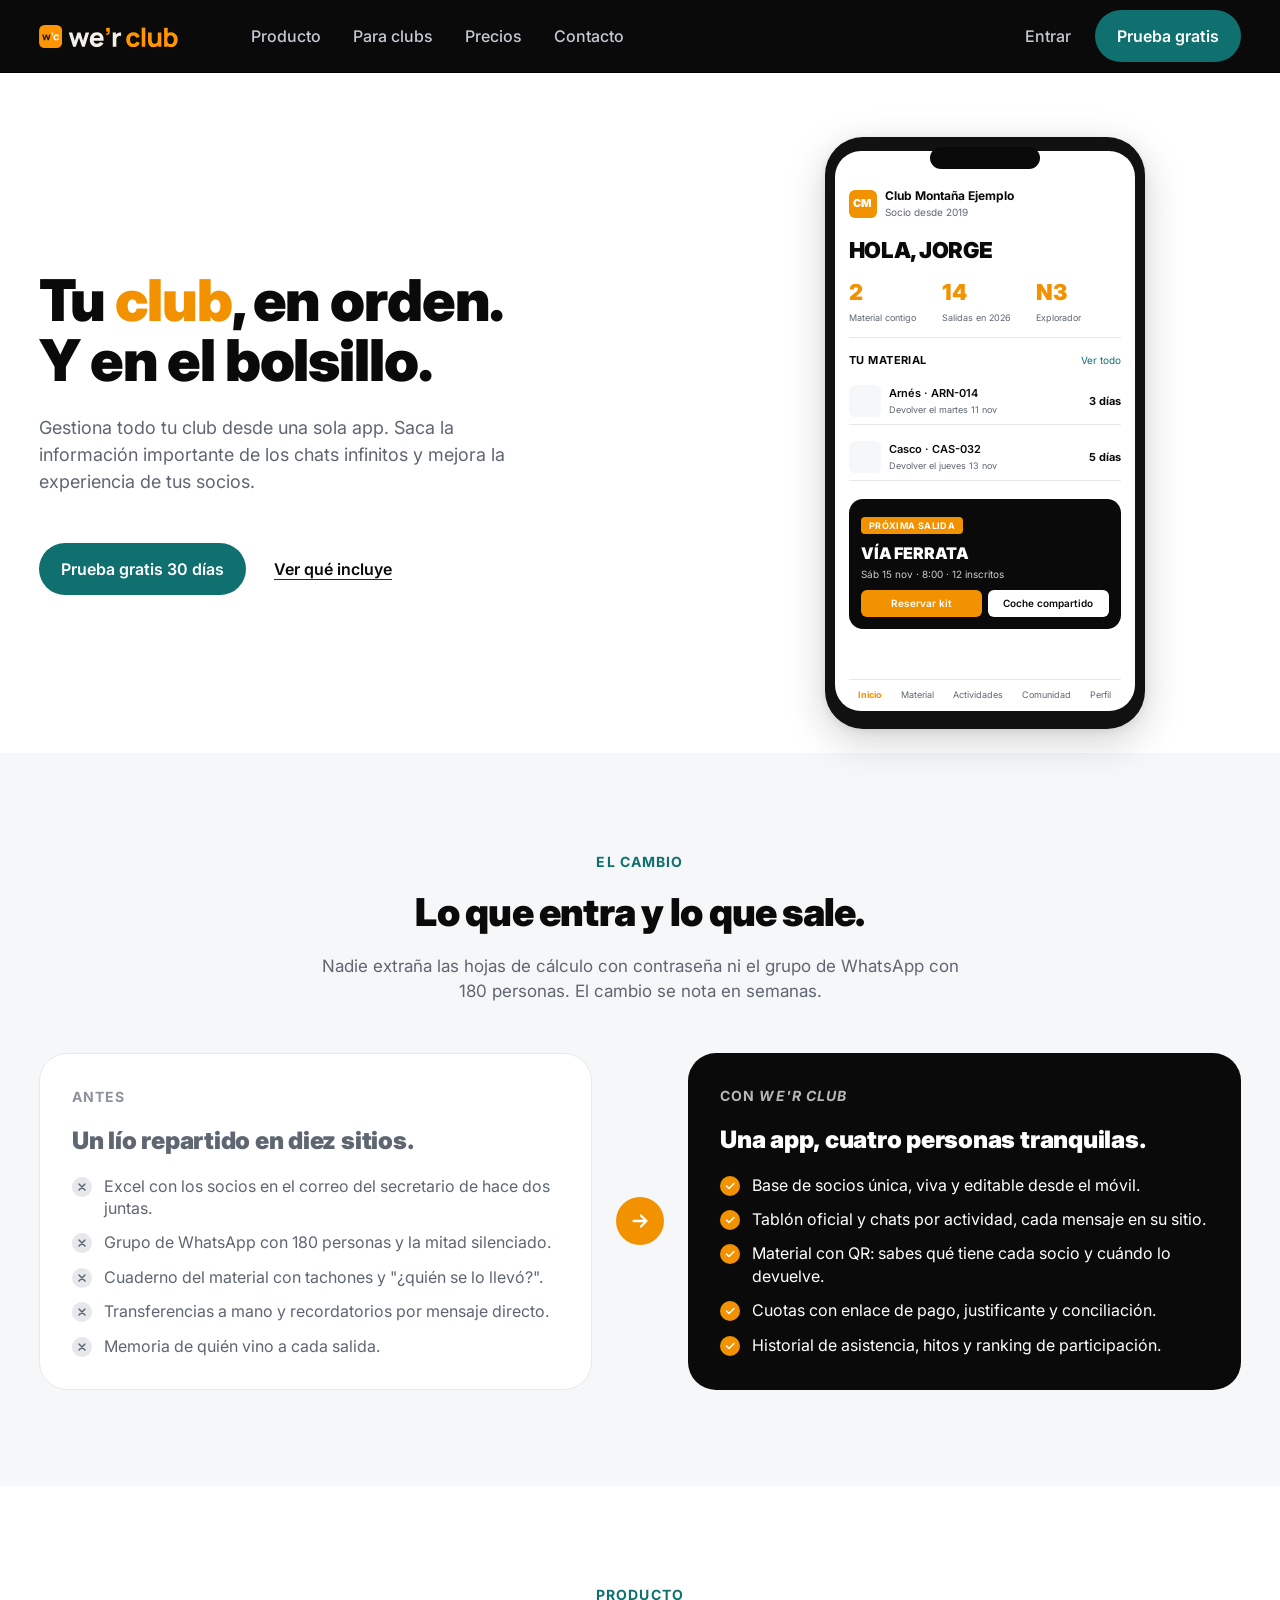
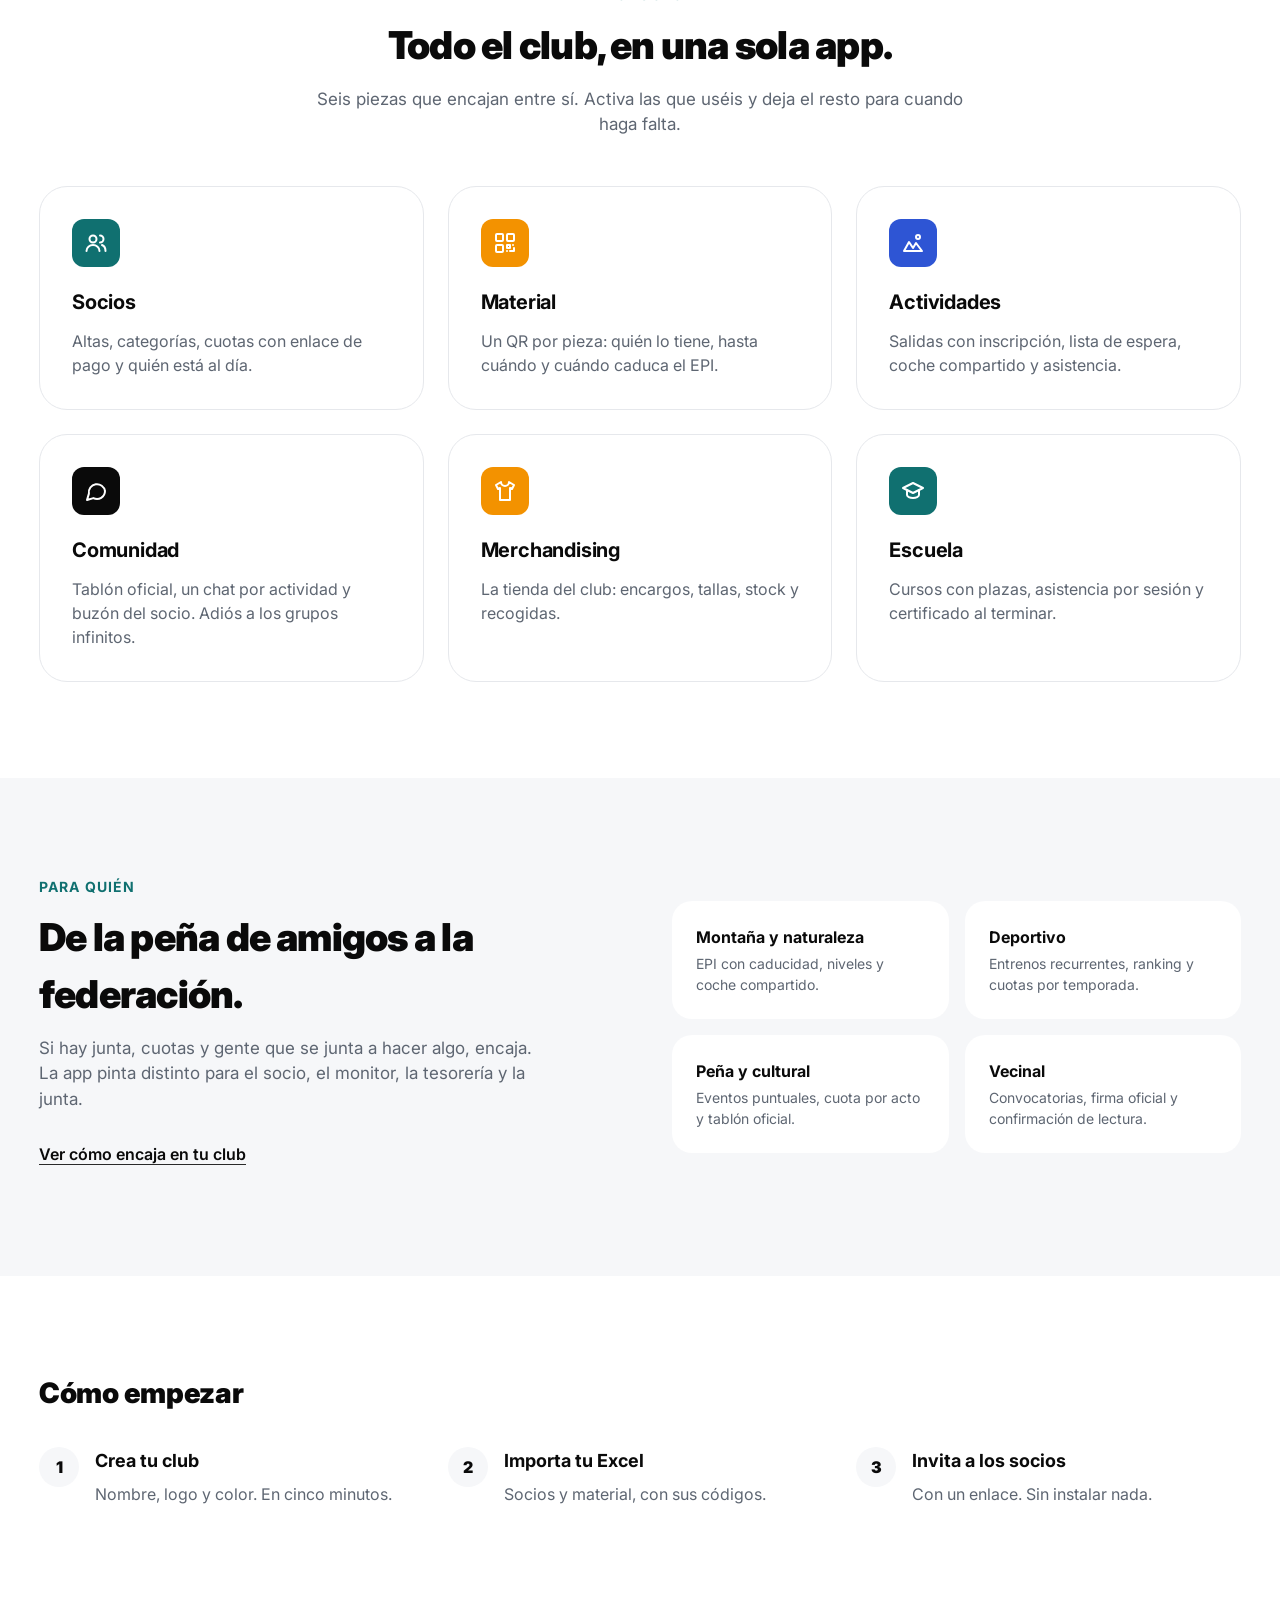
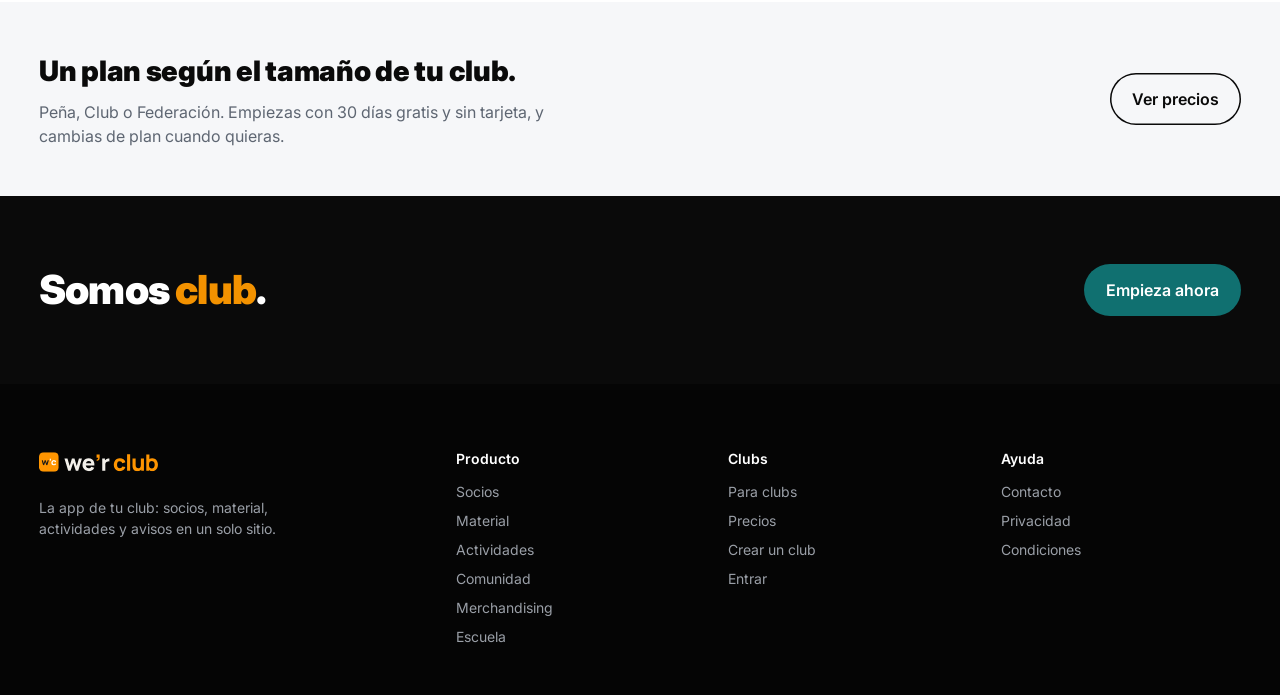
==== commit b5477b84: "Reestructura la web: parciales compartidos, contacto en la raíz y nueva navegación - Cabecera, pie y" ====
--- a/index.html
+++ b/index.html
@@ -5,6 +5,7 @@
   <meta name="viewport" content="width=device-width, initial-scale=1">
   <title>we'r club — Tu club, en orden. Y en el bolsillo.</title>
   <meta name="description" content="Material, socios, cuotas y avisos en una sola app. Sin grupos de chat infinitos ni hojas de cálculo perdidas.">
+<!-- partial:head -->
   <link rel="icon" type="image/svg+xml" href="/assets/favicon/favicon.svg">
   <link rel="icon" type="image/png" sizes="32x32" href="/assets/favicon/favicon-32.png">
   <link rel="icon" type="image/png" sizes="16x16" href="/assets/favicon/favicon-16.png">
@@ -21,35 +22,36 @@
   <link rel="preconnect" href="https://fonts.googleapis.com">
   <link rel="preconnect" href="https://fonts.gstatic.com" crossorigin>
   <link rel="stylesheet" href="https://fonts.googleapis.com/css2?family=Inter:wght@400;500;600;700;900&display=swap">
-  <link rel="stylesheet" href="css/main.css">
+  <link rel="stylesheet" href="/css/main.css">
+<!-- /partial:head -->
 </head>
 <body>
 
+<!-- partial:header -->
+<a class="skip-link" href="#contenido">Saltar al contenido</a>
 <header class="site-header">
   <div class="container nav">
-    <a href="/" class="nav__logo">
-      <span class="nav__logo-badge">wc</span>
-      <span class="nav__logo-text"><b>we'r</b> <span>club</span></span>
-    </a>
-    <nav>
+    <a href="/" class="nav__logo" aria-label="we'r club, ir al inicio"></a>
+    <nav class="nav__menu" id="nav-menu" aria-label="Principal">
       <ul class="nav__links">
-        <li><a href="/" aria-current="page">Inicio</a></li>
         <li><a href="/producto/">Producto</a></li>
         <li><a href="/para-clubs/">Para clubs</a></li>
         <li><a href="/precios/">Precios</a></li>
-        <li><a href="/entrar/">Entrar</a></li>
+        <li><a href="/contacto/">Contacto</a></li>
       </ul>
+      <div class="nav__actions">
+        <a href="/entrar/" class="nav__login">Entrar</a>
+        <a href="/alta/" class="btn btn--primary">Prueba gratis</a>
+      </div>
     </nav>
-    <div class="nav__cta">
-      <a href="/alta" class="btn btn--primary">Prueba gratis</a>
-      <button class="nav__toggle" aria-label="Abrir menú">
-        <svg viewBox="0 0 24 24" fill="none" stroke="currentColor" stroke-width="2.4" stroke-linecap="round"><path d="M4 7h16M4 12h16M4 17h16"/></svg>
-      </button>
-    </div>
+    <button class="nav__toggle" type="button" aria-label="Abrir menú" aria-expanded="false" aria-controls="nav-menu">
+      <svg viewBox="0 0 24 24" fill="none" stroke="currentColor" stroke-width="2.4" stroke-linecap="round" aria-hidden="true"><path d="M4 7h16M4 12h16M4 17h16"/></svg>
+    </button>
   </div>
 </header>
-
-<main>
+<!-- /partial:header -->
+
+<main id="contenido">
 
 <section class="hero">
   <div class="container hero__grid">
@@ -57,8 +59,8 @@
       <h1 class="hero__title">Tu <em>club</em>, en orden.<br>Y en el bolsillo.</h1>
       <p class="hero__lead">Gestiona todo tu club desde una sola app. Saca la información importante de los chats infinitos y mejora la experiencia de tus socios.</p>
       <div class="hero__ctas">
-        <a href="/alta" class="btn btn--primary">Prueba gratis 30 días</a>
-        <a href="/demo" class="btn btn--link">Ver una demo de 2 minutos</a>
+        <a href="/alta/" class="btn btn--primary">Prueba gratis 30 días</a>
+        <a href="#modulos" class="btn btn--link">Ver qué incluye</a>
       </div>
     </div>
 
@@ -109,6 +111,110 @@
   </div>
 </section>
 
+<!-- EL PROBLEMA: antes / después -->
+<section class="p4c-section p4c-section--alt">
+  <div class="container">
+    <div class="p4c-section__head">
+      <span class="p4c-section__eyebrow">El cambio</span>
+      <h2 class="p4c-section__title">Lo que entra y lo que sale.</h2>
+      <p class="p4c-section__lead">Nadie extraña las hojas de cálculo con contraseña ni el grupo de WhatsApp con 180 personas. El cambio se nota en semanas.</p>
+    </div>
+
+    <div class="compare">
+      <div class="compare__col compare__col--before">
+        <span class="compare__label">Antes</span>
+        <h3 class="compare__title">Un lío repartido en diez sitios.</h3>
+        <ul class="compare__list">
+          <li>Excel con los socios en el correo del secretario de hace dos juntas.</li>
+          <li>Grupo de WhatsApp con 180 personas y la mitad silenciado.</li>
+          <li>Cuaderno del material con tachones y "¿quién se lo llevó?".</li>
+          <li>Transferencias a mano y recordatorios por mensaje directo.</li>
+          <li>Memoria de quién vino a cada salida.</li>
+        </ul>
+      </div>
+
+      <div class="compare__arrow" aria-hidden="true">
+        <svg viewBox="0 0 24 24" fill="none" stroke="currentColor" stroke-width="2.5" stroke-linecap="round" stroke-linejoin="round"><path d="M5 12h14M13 6l6 6-6 6"/></svg>
+      </div>
+
+      <div class="compare__col compare__col--after">
+        <span class="compare__label">Con <em>we'r club</em></span>
+        <h3 class="compare__title">Una app, cuatro personas tranquilas.</h3>
+        <ul class="compare__list">
+          <li>Base de socios única, viva y editable desde el móvil.</li>
+          <li>Tablón oficial y chats por actividad, cada mensaje en su sitio.</li>
+          <li>Material con QR: sabes qué tiene cada socio y cuándo lo devuelve.</li>
+          <li>Cuotas con enlace de pago, justificante y conciliación.</li>
+          <li>Historial de asistencia, hitos y ranking de participación.</li>
+        </ul>
+      </div>
+    </div>
+  </div>
+</section>
+
+
+<!-- PRODUCTO: los módulos de un vistazo -->
+<section class="p4c-section" id="modulos">
+  <div class="container">
+    <div class="p4c-section__head">
+      <span class="p4c-section__eyebrow">Producto</span>
+      <h2 class="p4c-section__title">Todo el club, en una sola app.</h2>
+      <p class="p4c-section__lead">Seis piezas que encajan entre sí. Activa las que uséis y deja el resto para cuando haga falta.</p>
+    </div>
+    <div class="modules">
+      <a class="module" href="/producto/#socios">
+        <span class="module__icon module__icon--teal"><svg viewBox="0 0 24 24" fill="none" stroke="currentColor" stroke-width="2" stroke-linecap="round" stroke-linejoin="round" aria-hidden="true"><circle cx="9" cy="8" r="3.5"/><path d="M2.5 20c0-3.5 3-6 6.5-6s6.5 2.5 6.5 6"/><path d="M16 4.5a3.5 3.5 0 010 7M18 14c2 .8 3.5 3 3.5 6"/></svg></span>
+        <h3 class="module__title">Socios</h3>
+        <p class="module__body">Altas, categorías, cuotas con enlace de pago y quién está al día.</p>
+      </a>
+      <a class="module" href="/producto/#material">
+        <span class="module__icon module__icon--orange"><svg viewBox="0 0 24 24" fill="none" stroke="currentColor" stroke-width="2" stroke-linecap="round" stroke-linejoin="round" aria-hidden="true"><rect x="3" y="3" width="7" height="7" rx="1"/><rect x="14" y="3" width="7" height="7" rx="1"/><rect x="3" y="14" width="7" height="7" rx="1"/><path d="M14 14h3v3h-3zM20 14v.01M14 20h.01M17 20h4v-3"/></svg></span>
+        <h3 class="module__title">Material</h3>
+        <p class="module__body">Un QR por pieza: quién lo tiene, hasta cuándo y cuándo caduca el EPI.</p>
+      </a>
+      <a class="module" href="/producto/#actividades">
+        <span class="module__icon module__icon--cobalt"><svg viewBox="0 0 24 24" fill="none" stroke="currentColor" stroke-width="2" stroke-linecap="round" stroke-linejoin="round" aria-hidden="true"><path d="M3 20l5-9 4 6 3-5 6 8H3z"/><circle cx="17" cy="6" r="2"/></svg></span>
+        <h3 class="module__title">Actividades</h3>
+        <p class="module__body">Salidas con inscripción, lista de espera, coche compartido y asistencia.</p>
+      </a>
+      <a class="module" href="/producto/#comunidad">
+        <span class="module__icon module__icon--ink"><svg viewBox="0 0 24 24" fill="none" stroke="currentColor" stroke-width="2" stroke-linecap="round" stroke-linejoin="round" aria-hidden="true"><path d="M21 12a8 8 0 01-11.6 7.1L3 21l1.9-6.4A8 8 0 1121 12z"/></svg></span>
+        <h3 class="module__title">Comunidad</h3>
+        <p class="module__body">Tablón oficial, un chat por actividad y buzón del socio. Adiós a los grupos infinitos.</p>
+      </a>
+      <a class="module" href="/producto/#merchandising">
+        <span class="module__icon module__icon--orange"><svg viewBox="0 0 24 24" fill="none" stroke="currentColor" stroke-width="2" stroke-linecap="round" stroke-linejoin="round" aria-hidden="true"><path d="M8 3l-5 3 2 4 2-1v12h10V9l2 1 2-4-5-3a4 4 0 01-8 0z"/></svg></span>
+        <h3 class="module__title">Merchandising</h3>
+        <p class="module__body">La tienda del club: encargos, tallas, stock y recogidas.</p>
+      </a>
+      <a class="module" href="/producto/#escuela">
+        <span class="module__icon module__icon--teal"><svg viewBox="0 0 24 24" fill="none" stroke="currentColor" stroke-width="2" stroke-linecap="round" stroke-linejoin="round" aria-hidden="true"><path d="M2 9l10-5 10 5-10 5-10-5z"/><path d="M6 11v5c0 1.5 2.7 3 6 3s6-1.5 6-3v-5"/></svg></span>
+        <h3 class="module__title">Escuela</h3>
+        <p class="module__body">Cursos con plazas, asistencia por sesión y certificado al terminar.</p>
+      </a>
+    </div>
+  </div>
+</section>
+
+<!-- PARA QUIÉN -->
+<section class="p4c-section p4c-section--alt">
+  <div class="container audience">
+    <div>
+      <span class="p4c-section__eyebrow">Para quién</span>
+      <h2 class="p4c-section__title">De la peña de amigos a la federación.</h2>
+      <p class="audience__lead">Si hay junta, cuotas y gente que se junta a hacer algo, encaja. La app pinta distinto para el socio, el monitor, la tesorería y la junta.</p>
+      <a href="/para-clubs/" class="btn btn--link">Ver cómo encaja en tu club</a>
+    </div>
+    <ul class="audience__list">
+      <li><b>Montaña y naturaleza</b><span>EPI con caducidad, niveles y coche compartido.</span></li>
+      <li><b>Deportivo</b><span>Entrenos recurrentes, ranking y cuotas por temporada.</span></li>
+      <li><b>Peña y cultural</b><span>Eventos puntuales, cuota por acto y tablón oficial.</span></li>
+      <li><b>Vecinal</b><span>Convocatorias, firma oficial y confirmación de lectura.</span></li>
+    </ul>
+  </div>
+</section>
+
+<!-- CÓMO EMPEZAR -->
 <section class="steps">
   <div class="container">
     <h2 class="steps__title">Cómo empezar</h2>
@@ -138,29 +244,65 @@
   </div>
 </section>
 
+<!-- PRECIOS (avance) -->
+<section class="price-teaser">
+  <div class="container price-teaser__row">
+    <div>
+      <h2 class="price-teaser__title">Un plan según el tamaño de tu club.</h2>
+      <p class="price-teaser__lead">Peña, Club o Federación. Empiezas con 30 días gratis y sin tarjeta, y cambias de plan cuando quieras.</p>
+    </div>
+    <a href="/precios/" class="btn btn--outline">Ver precios</a>
+  </div>
+</section>
+
 </main>
 
 <section class="footer-cta">
   <div class="container footer-cta__row">
     <h2 class="footer-cta__title">Somos <em>club</em>.</h2>
-    <a href="/alta" class="btn btn--primary">Empieza ahora</a>
-  </div>
-</section>
-
+    <a href="/alta/" class="btn btn--primary">Empieza ahora</a>
+  </div>
+</section>
+
+<!-- partial:footer -->
 <footer class="site-footer">
-  <div class="container site-footer__row">
-    <a href="/" class="nav__logo site-footer__logo">
-      <span class="nav__logo-badge">wc</span>
-      <span><b>we'r</b> club</span>
-    </a>
-    <ul class="site-footer__links">
-      <li><a href="/legal/privacidad/">Privacidad</a></li>
-      <li><a href="/legal/condiciones/">Condiciones</a></li>
-      <li><a href="/legal/contacto/">Contacto</a></li>
-    </ul>
+  <div class="container site-footer__grid">
+    <div class="site-footer__brand">
+      <a href="/" class="nav__logo site-footer__logo" aria-label="we'r club, ir al inicio"></a>
+      <p>La app de tu club: socios, material, actividades y avisos en un solo sitio.</p>
+    </div>
+    <nav class="site-footer__col" aria-label="Producto">
+      <p class="site-footer__title">Producto</p>
+      <ul>
+        <li><a href="/producto/#socios">Socios</a></li>
+        <li><a href="/producto/#material">Material</a></li>
+        <li><a href="/producto/#actividades">Actividades</a></li>
+        <li><a href="/producto/#comunidad">Comunidad</a></li>
+        <li><a href="/producto/#merchandising">Merchandising</a></li>
+        <li><a href="/producto/#escuela">Escuela</a></li>
+      </ul>
+    </nav>
+    <nav class="site-footer__col" aria-label="Clubs">
+      <p class="site-footer__title">Clubs</p>
+      <ul>
+        <li><a href="/para-clubs/">Para clubs</a></li>
+        <li><a href="/precios/">Precios</a></li>
+        <li><a href="/alta/">Crear un club</a></li>
+        <li><a href="/entrar/">Entrar</a></li>
+      </ul>
+    </nav>
+    <nav class="site-footer__col" aria-label="Ayuda y legal">
+      <p class="site-footer__title">Ayuda</p>
+      <ul>
+        <li><a href="/contacto/">Contacto</a></li>
+        <li><a href="/legal/privacidad/">Privacidad</a></li>
+        <li><a href="/legal/condiciones/">Condiciones</a></li>
+      </ul>
+    </nav>
   </div>
 </footer>
-
-<script src="js/nav.js" defer></script>
+<script src="/js/nav.js" defer></script>
+<!-- /partial:footer -->
+
 </body>
 </html>
--- a/css/main.css
+++ b/css/main.css
@@ -51,10 +51,27 @@
   color: var(--c-ink);
 }
 .nav__logo:hover { text-decoration: none; }
-.nav__logo span, .nav__logo b { display: none; }
-
-.site-footer__logo {
-  background-image: url("/assets/logo/werclub-logo-horizontal-negativo.svg");
+
+.skip-link {
+  position: absolute;
+  left: var(--s-4);
+  top: -100px;
+  z-index: 100;
+  background: var(--c-surface);
+  color: var(--c-ink);
+  padding: var(--s-2) var(--s-4);
+  border-radius: var(--r-sm);
+  font-weight: var(--fw-semi);
+}
+.skip-link:focus { top: var(--s-3); }
+
+.nav__menu {
+  flex: 1;
+  display: flex;
+  align-items: center;
+  justify-content: space-between;
+  gap: var(--s-6);
+  margin-left: var(--s-7);
 }
 
 .nav__links {
@@ -65,6 +82,10 @@
   margin: 0;
   padding: 0;
 }
+
+.nav__actions { display: flex; align-items: center; gap: var(--s-5); }
+.nav__login { color: #C5C9D2; font-weight: var(--fw-medium); }
+.nav__login:hover { color: #fff; text-decoration: none; }
 .nav__links a {
   color: #C5C9D2;
   font-weight: var(--fw-medium);
@@ -90,8 +111,6 @@
   border-radius: 2px;
 }
 
-.nav__cta { display: flex; align-items: center; gap: var(--s-4); }
-
 .nav__toggle {
   display: none;
   width: 40px;
@@ -130,6 +149,12 @@
   padding: 14px 4px;
 }
 .btn--link:hover { text-decoration-color: var(--c-ink); }
+.btn--outline {
+  background: transparent;
+  color: var(--c-ink);
+  box-shadow: inset 0 0 0 1.5px var(--c-ink);
+}
+.btn--outline:hover { background: var(--c-ink); color: #fff; }
 
 /* ---------- Hero ---------- */
 .hero {
@@ -399,9 +424,85 @@
 }
 .feature__link:hover { text-decoration-color: var(--c-ink); }
 
+/* ---------- Home: módulos ---------- */
+.modules {
+  display: grid;
+  grid-template-columns: repeat(3, 1fr);
+  gap: var(--s-5);
+}
+.module {
+  display: flex;
+  flex-direction: column;
+  gap: var(--s-3);
+  padding: var(--s-6);
+  border: 1px solid var(--c-line);
+  border-radius: var(--r-xl);
+  color: var(--c-ink);
+  transition: border-color 150ms ease;
+}
+.module:hover { text-decoration: none; border-color: var(--c-ink-soft); }
+.module__icon {
+  width: 48px;
+  height: 48px;
+  border-radius: 12px;
+  display: inline-flex;
+  align-items: center;
+  justify-content: center;
+  color: #fff;
+}
+.module__icon svg { width: 24px; height: 24px; }
+.module__icon--orange { background: var(--c-orange); }
+.module__icon--teal   { background: var(--c-teal); }
+.module__icon--ink    { background: var(--c-ink); }
+.module__icon--cobalt { background: var(--c-cobalt); }
+.module__title { margin: var(--s-2) 0 0; font-size: 1.25rem; font-weight: var(--fw-bold); letter-spacing: -0.01em; }
+.module__body { margin: 0; color: var(--c-mute); }
+
+/* ---------- Home: para quién ---------- */
+.audience {
+  display: grid;
+  grid-template-columns: 1fr 1fr;
+  gap: var(--s-8);
+  align-items: center;
+}
+.audience__lead { color: var(--c-mute); font-size: 1.0625rem; margin: 0 0 var(--s-4); max-width: 46ch; }
+.audience .btn--link { padding-left: 0; }
+.audience__list {
+  list-style: none;
+  margin: 0;
+  padding: 0;
+  display: grid;
+  grid-template-columns: 1fr 1fr;
+  gap: var(--s-4);
+}
+.audience__list li {
+  background: var(--c-surface);
+  border-radius: var(--r-lg);
+  padding: var(--s-5);
+  display: flex;
+  flex-direction: column;
+  gap: var(--s-1);
+}
+.audience__list b { font-weight: var(--fw-bold); }
+.audience__list span { color: var(--c-mute); font-size: var(--fs-small); }
+
+/* ---------- Home: avance de precios ---------- */
+.price-teaser {
+  background: var(--c-surface-2);
+  padding: var(--s-7) 0;
+}
+.price-teaser__row {
+  display: flex;
+  align-items: center;
+  justify-content: space-between;
+  gap: var(--s-6);
+}
+.price-teaser__title { margin: 0 0 var(--s-2); font-size: var(--fs-h2); font-weight: var(--fw-black); letter-spacing: -0.01em; }
+.price-teaser__lead { margin: 0; color: var(--c-mute); max-width: 56ch; }
+
 /* ---------- Steps ---------- */
 .steps {
-  padding: var(--s-4) 0 var(--s-8);
+  padding: var(--s-9) 0;
 }
 .steps__title {
   font-size: var(--fs-h2);
@@ -461,22 +562,29 @@
   padding: var(--s-6) 0;
   font-size: var(--fs-small);
 }
-.site-footer__row {
-  display: flex;
-  align-items: center;
-  justify-content: space-between;
-  gap: var(--s-5);
-  flex-wrap: wrap;
-}
-.site-footer__links {
-  display: flex;
+.site-footer { padding: var(--s-8) 0 var(--s-7); }
+.site-footer__grid {
+  display: grid;
+  grid-template-columns: 1.6fr repeat(3, 1fr);
   gap: var(--s-6);
+}
+.site-footer__brand p { margin: var(--s-4) 0 0; max-width: 32ch; }
+.site-footer__title {
+  margin: 0 0 var(--s-3);
+  color: #fff;
+  font-weight: var(--fw-semi);
+}
+.site-footer__col ul {
   list-style: none;
   margin: 0;
   padding: 0;
-}
-.site-footer__links a { color: #9A9FA7; }
-.site-footer__logo { color: #fff; width: 120px; height: 28px; }
+  display: flex;
+  flex-direction: column;
+  gap: var(--s-2);
+}
+.site-footer__col a { color: #9A9FA7; }
+.site-footer__col a:hover { color: #fff; }
+.site-footer__logo { width: 120px; height: 28px; }
 
 /* ---------- Product page ---------- */
 .product-hero {
@@ -1935,11 +2043,40 @@
   .feat--reverse .feat__text { order: 1; }
   .feat__visual { order: 2; }
   .product-subnav__list { gap: var(--s-4); }
+  .modules { grid-template-columns: 1fr 1fr; }
+  .audience { grid-template-columns: 1fr; gap: var(--s-6); }
+  .price-teaser__row { flex-direction: column; align-items: flex-start; }
+}
+
+@media (max-width: 900px) {
+  .nav { position: relative; }
+  .nav__toggle { display: inline-flex; }
+  .nav__menu {
+    display: none;
+    position: absolute;
+    top: var(--nav-h);
+    left: 0;
+    right: 0;
+    margin: 0;
+    padding: var(--s-4) var(--s-5) var(--s-6);
+    background: var(--c-ink);
+    border-top: 1px solid #1F2228;
+    flex-direction: column;
+    align-items: stretch;
+    gap: var(--s-5);
+  }
+  .nav__menu.is-open { display: flex; }
+  .nav__links { flex-direction: column; align-items: stretch; gap: 0; }
+  .nav__links a { display: block; padding: var(--s-3) 0; font-size: 1.125rem; }
+  .nav__links a[aria-current="page"]::after { display: none; }
+  .nav__links a[aria-current="page"] { color: var(--c-orange); }
+  .nav__actions { flex-direction: column; align-items: stretch; gap: var(--s-3); }
+  .nav__login { padding: var(--s-3) 0; font-size: 1.125rem; }
+  .site-footer__grid { grid-template-columns: 1fr 1fr; }
+  .site-footer__brand { grid-column: 1 / -1; }
 }
 
 @media (max-width: 720px) {
-  .nav__links, .nav__cta .btn { display: none; }
-  .nav__toggle { display: inline-flex; }
   .phone { display: none; }
   .hero__title { font-size: clamp(2.25rem, 9vw, 3rem); }
   .hero__lead { font-size: 1rem; }
@@ -1962,6 +2099,10 @@
   .login__wrap { grid-template-columns: 1fr; gap: var(--s-6); max-width: 480px; }
 }
 
+@media (max-width: 560px) {
+  .modules, .audience__list { grid-template-columns: 1fr; }
+}
+
 @media (max-width: 480px) {
   .roles { grid-template-columns: 1fr; }
 }
